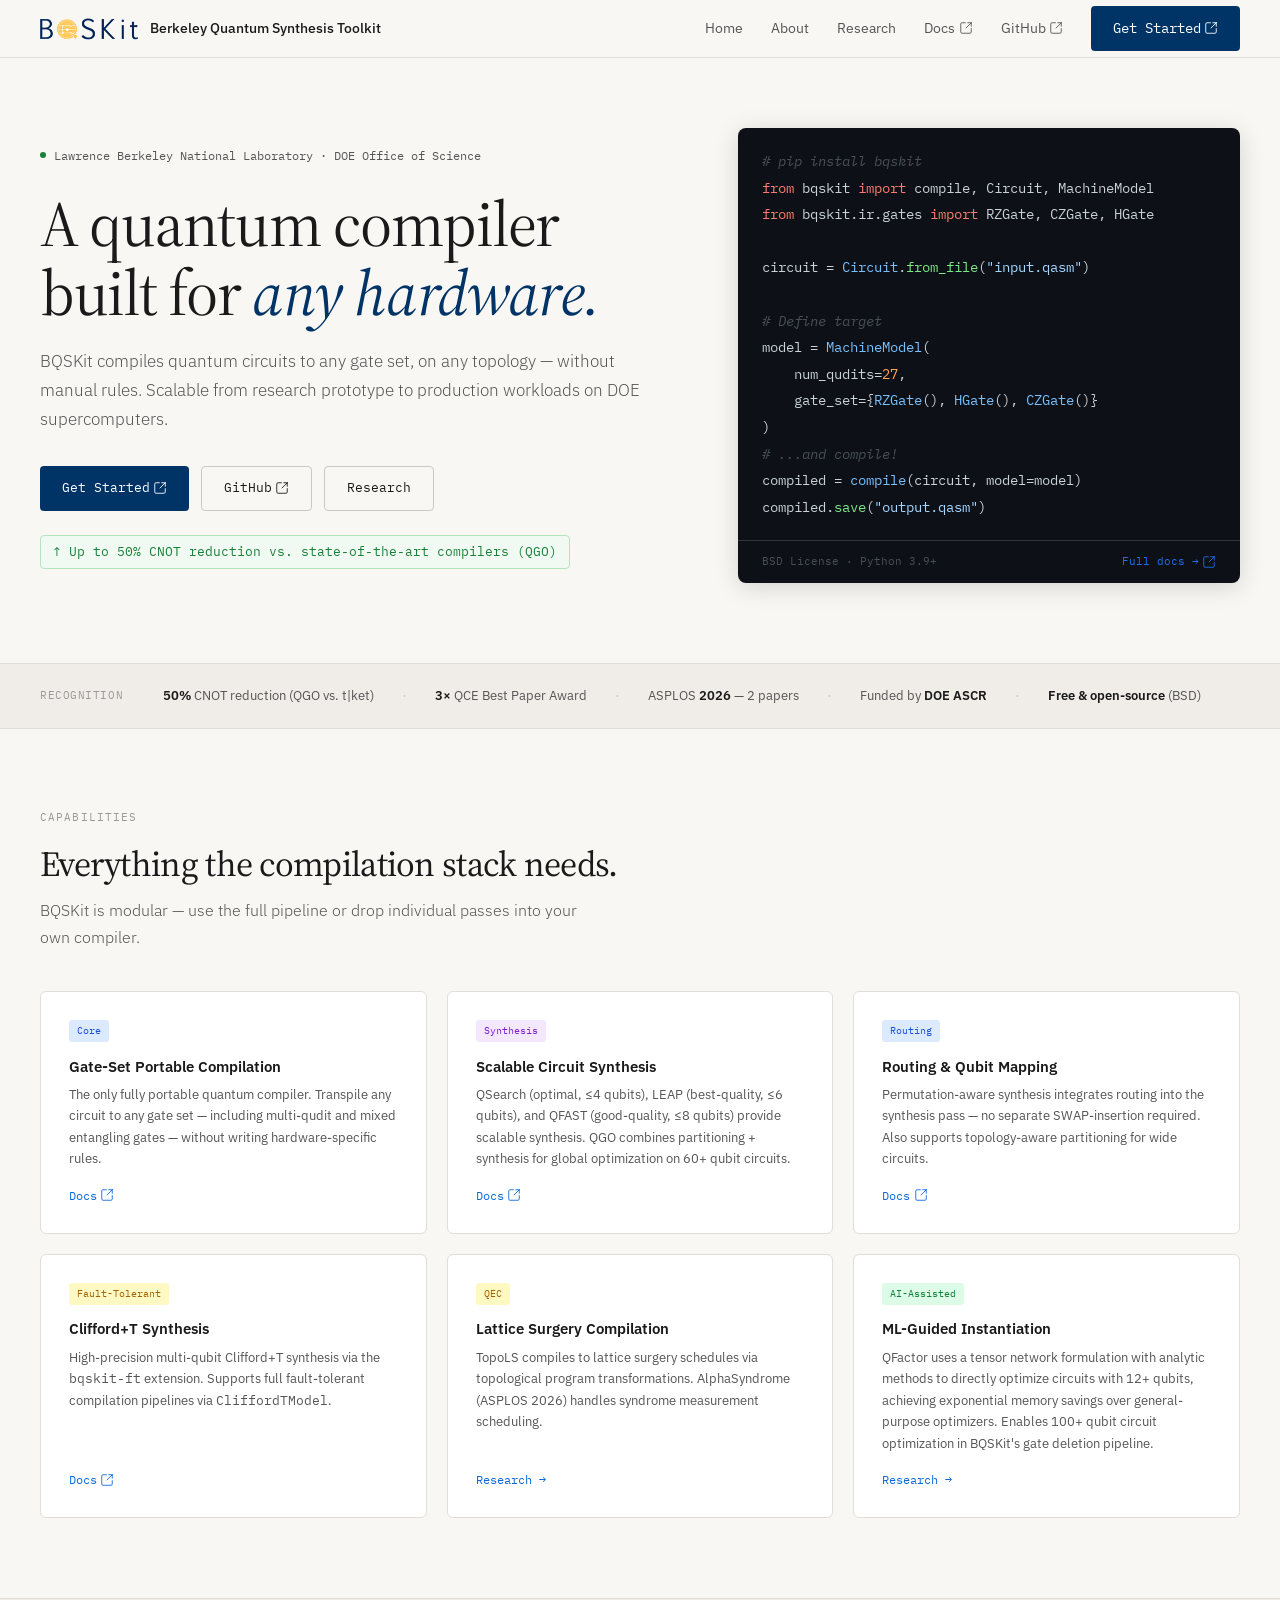
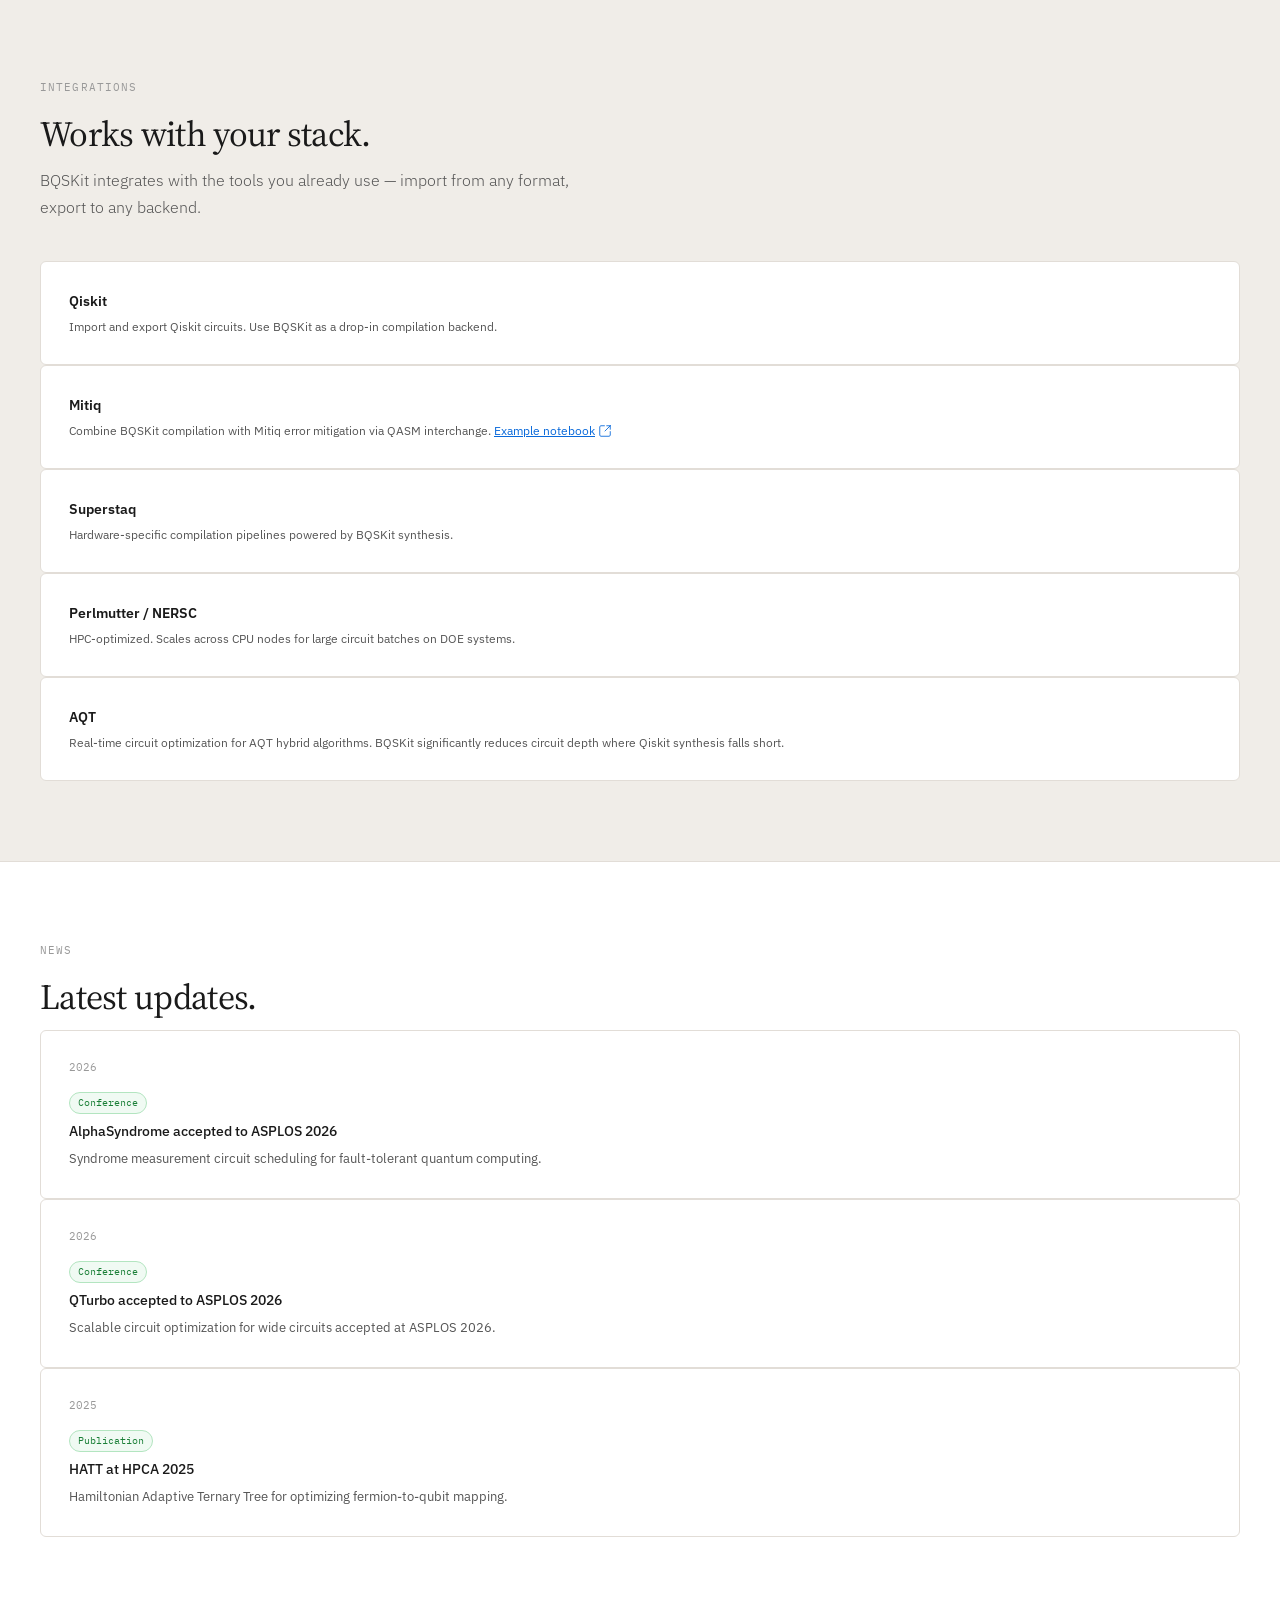
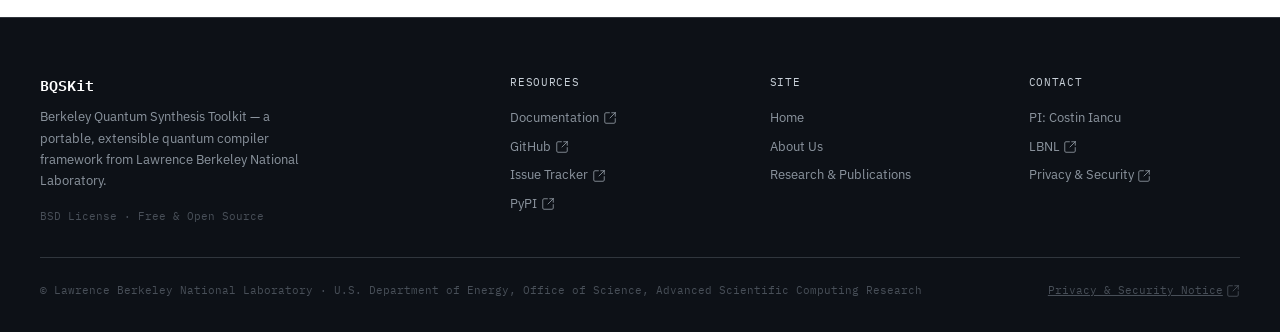
==== index.html @ 989e11d9 "fix assets" ====
<!doctype html>
<html lang="en">
    <head>
        <meta charset="UTF-8" />
        <meta name="viewport" content="width=device-width, initial-scale=1.0" />
        <title>BQSKit — Berkeley Quantum Synthesis Toolkit</title>
        <link rel="stylesheet" href="/style.css" />
    </head>
    <body>
        <!-- NAV -->
        <nav class="site-nav">
            <a class="nav-brand" href=".">
                <img
                    src="/assets/BQSKit_header-1.png"
                    alt="BQSKit logo"
                    class="nav-brand-logo"
                />
                <span class="nav-site-name"
                    >Berkeley Quantum Synthesis Toolkit</span
                >
            </a>
            <div class="nav-links">
                <a href=".">Home</a>
                <a href="about" class="hide-sm">About</a>
                <a href="research" class="hide-sm">Research</a>
                <a
                    href="https://bqskit.readthedocs.io/en/latest/"
                    target="_blank"
                    class="hide-sm"
                    >Docs</a
                >
                <a
                    href="https://github.com/BQSKit"
                    target="_blank"
                    class="hide-sm"
                    >GitHub</a
                >
                <a
                    class="nav-cta btn"
                    href="https://bqskit.readthedocs.io/en/latest/"
                    target="_blank"
                    >Get Started</a
                >
            </div>
        </nav>

        <!-- HERO -->
        <div class="hero">
            <div>
                <div class="hero-lbl">
                    <span class="hero-dot"></span>
                    Lawrence Berkeley National Laboratory · DOE Office of
                    Science
                </div>
                <h1>
                    A quantum compiler<br />built for <em>any hardware.</em>
                </h1>
                <p class="hero-sub">
                    BQSKit compiles quantum circuits to any gate set, on any
                    topology — without manual rules. Scalable from research
                    prototype to production workloads on DOE supercomputers.
                </p>
                <div class="hero-actions">
                    <a
                        class="btn btn-primary"
                        href="https://bqskit.readthedocs.io/en/latest/"
                        target="_blank"
                        >Get Started</a
                    >
                    <a
                        class="btn btn-ghost"
                        href="https://github.com/BQSKit"
                        target="_blank"
                        >GitHub</a
                    >
                    <a class="btn btn-ghost" href="research">Research</a>
                </div>
                <div class="hero-stat">
                    ↑ Up to 50% CNOT reduction vs. state-of-the-art compilers
                    (QGO)
                </div>
            </div>

            <!-- CODE CARD -->
            <div class="code-card hero-code">
                <div class="code-panel active" id="c-basic">
                    <pre><code><span class="cc"># pip install bqskit</span>
<span class="ck">from</span> bqskit <span class="ck">import</span> compile, Circuit, MachineModel
<span class="ck">from</span> bqskit.ir.gates <span class="ck">import</span> RZGate, CZGate, HGate

circuit = <span class="cf">Circuit</span>.<span class="cm">from_file</span>(<span class="cs">"input.qasm"</span>)

<span class="cc"># Define target</span>
model = <span class="cf">MachineModel</span>(
    num_qudits=<span class="cn">27</span>,
    gate_set={<span class="cf">RZGate</span>(), <span class="cf">HGate</span>(), <span class="cf">CZGate</span>()}
)
<span class="cc"># ...and compile!</span>
compiled = <span class="cf">compile</span>(circuit, model=model)
compiled.<span class="cm">save</span>(<span class="cs">"output.qasm"</span>)</code></pre>
                </div>
                <div class="code-footer">
                    <span>BSD License · Python 3.9+</span>
                    <a
                        href="https://bqskit.readthedocs.io/en/latest/"
                        target="_blank"
                        >Full docs →</a
                    >
                </div>
            </div>
        </div>

        <!-- TRUST BAR -->
        <div class="trust-bar">
            <div class="trust-bar-inner">
                <span class="trust-label">Recognition</span>
                <div class="trust-items">
                    <span class="trust-item"
                        ><strong>50%</strong> CNOT reduction (QGO vs.
                        t|ket)</span
                    >
                    <span class="trust-sep">·</span>
                    <span class="trust-item"
                        ><strong>3×</strong> QCE Best Paper Award</span
                    >
                    <span class="trust-sep">·</span>
                    <span class="trust-item"
                        >ASPLOS <strong>2026</strong> — 2 papers</span
                    >
                    <span class="trust-sep">·</span>
                    <span class="trust-item"
                        >Funded by <strong>DOE ASCR</strong></span
                    >
                    <span class="trust-sep">·</span>
                    <span class="trust-item"
                        ><strong>Free &amp; open-source</strong> (BSD)</span
                    >
                </div>
            </div>
        </div>

        <!-- HOW IT WORKS -->

        <!-- CAPABILITIES -->
        <section class="section-wrap">
            <div class="container">
                <div class="eyebrow">Capabilities</div>
                <h2 class="sh">Everything the compilation stack needs.</h2>
                <p class="sdesc">
                    BQSKit is modular — use the full pipeline or drop individual
                    passes into your own compiler.
                </p>
                <div class="cap-grid">
                    <div class="card">
                        <span class="tag tag-c">Core</span>
                        <div class="cap-title">
                            Gate-Set Portable Compilation
                        </div>
                        <div class="cap-desc">
                            The only fully portable quantum compiler. Transpile
                            any circuit to any gate set — including multi-qudit
                            and mixed entangling gates — without writing
                            hardware-specific rules.
                        </div>
                        <a
                            class="cap-link"
                            href="https://bqskit.readthedocs.io/en/latest/"
                            target="_blank"
                            >Docs</a
                        >
                    </div>
                    <div class="card">
                        <span class="tag tag-s">Synthesis</span>
                        <div class="cap-title">Scalable Circuit Synthesis</div>
                        <div class="cap-desc">
                            QSearch (optimal, ≤4 qubits), LEAP (best-quality, ≤6
                            qubits), and QFAST (good-quality, ≤8 qubits) provide
                            scalable synthesis. QGO combines partitioning +
                            synthesis for global optimization on 60+ qubit
                            circuits.
                        </div>
                        <a
                            class="cap-link"
                            href="https://bqskit.readthedocs.io/en/latest/"
                            target="_blank"
                            >Docs</a
                        >
                    </div>
                    <div class="card">
                        <span class="tag tag-c">Routing</span>
                        <div class="cap-title">Routing &amp; Qubit Mapping</div>
                        <div class="cap-desc">
                            Permutation-aware synthesis integrates routing into
                            the synthesis pass — no separate SWAP-insertion
                            required. Also supports topology-aware partitioning
                            for wide circuits.
                        </div>
                        <a
                            class="cap-link"
                            href="https://bqskit.readthedocs.io/en/latest/"
                            target="_blank"
                            >Docs</a
                        >
                    </div>
                    <div class="card">
                        <span class="tag tag-f">Fault-Tolerant</span>
                        <div class="cap-title">Clifford+T Synthesis</div>
                        <div class="cap-desc">
                            High-precision multi-qubit Clifford+T synthesis via
                            the
                            <code>bqskit-ft</code> extension. Supports full
                            fault-tolerant compilation pipelines via
                            <code>CliffordTModel</code>.
                        </div>
                        <a
                            class="cap-link"
                            href="https://bqskit.readthedocs.io/en/latest/"
                            target="_blank"
                            >Docs</a
                        >
                    </div>
                    <div class="card">
                        <span class="tag tag-f">QEC</span>
                        <div class="cap-title">Lattice Surgery Compilation</div>
                        <div class="cap-desc">
                            TopoLS compiles to lattice surgery schedules via
                            topological program transformations. AlphaSyndrome
                            (ASPLOS 2026) handles syndrome measurement
                            scheduling.
                        </div>
                        <a class="cap-link" href="research">Research →</a>
                    </div>
                    <div class="card">
                        <span class="tag tag-a">AI-Assisted</span>
                        <div class="cap-title">ML-Guided Instantiation</div>
                        <div class="cap-desc">
                            QFactor uses a tensor network formulation with
                            analytic methods to directly optimize circuits with
                            12+ qubits, achieving exponential memory savings
                            over general-purpose optimizers. Enables 100+ qubit
                            circuit optimization in BQSKit's gate deletion
                            pipeline.
                        </div>
                        <a class="cap-link" href="research">Research →</a>
                    </div>
                </div>
            </div>
        </section>

        <!-- INTEGRATIONS -->
        <section
            class="section-wrap tinted"
            style="
                border-top: 1px solid var(--border);
                border-bottom: 1px solid var(--border);
            "
        >
            <div class="container">
                <div class="eyebrow">Integrations</div>
                <h2 class="sh">Works with your stack.</h2>
                <p class="sdesc">
                    BQSKit integrates with the tools you already use — import
                    from any format, export to any backend.
                </p>
                <div class="integ-grid">
                    <div class="card">
                        <div class="integ-name">Qiskit</div>
                        <div class="integ-desc">
                            Import and export Qiskit circuits. Use BQSKit as a
                            drop-in compilation backend.
                        </div>
                    </div>
                    <div class="card">
                        <div class="integ-name">Mitiq</div>
                        <div class="integ-desc">
                            Combine BQSKit compilation with Mitiq error
                            mitigation via QASM interchange.
                            <a
                                href="https://github.com/unitaryfund/research/blob/main/ieee-quantum-week/compilation-with-error-mitigation-tutorial/bqskit.ipynb"
                                target="_blank"
                                style="color: var(--accent); font-size: 12px"
                                >Example notebook</a
                            >
                        </div>
                    </div>
                    <div class="card">
                        <div class="integ-name">Superstaq</div>
                        <div class="integ-desc">
                            Hardware-specific compilation pipelines powered by
                            BQSKit synthesis.
                        </div>
                    </div>
                    <div class="card">
                        <div class="integ-name">Perlmutter / NERSC</div>
                        <div class="integ-desc">
                            HPC-optimized. Scales across CPU nodes for large
                            circuit batches on DOE systems.
                        </div>
                    </div>
                    <div class="card">
                        <div class="integ-name">AQT</div>
                        <div class="integ-desc">
                            Real-time circuit optimization for AQT hybrid
                            algorithms. BQSKit significantly reduces circuit
                            depth where Qiskit synthesis falls short.
                        </div>
                    </div>
                </div>
            </div>
        </section>

        <!-- NEWS -->
        <section class="section-wrap white">
            <div class="container">
                <div class="eyebrow">News</div>
                <h2 class="sh">Latest updates.</h2>
                <div class="news-grid">
                    <div class="card">
                        <div class="news-date">2026</div>
                        <span
                            class="pill pill-new"
                            style="margin-bottom: 0.5rem; display: inline-block"
                            >Conference</span
                        >
                        <a class="news-title" href="research"
                            >AlphaSyndrome accepted to ASPLOS 2026</a
                        >
                        <div class="news-snippet">
                            Syndrome measurement circuit scheduling for
                            fault-tolerant quantum computing.
                        </div>
                    </div>
                    <div class="card">
                        <div class="news-date">2026</div>
                        <span
                            class="pill pill-new"
                            style="margin-bottom: 0.5rem; display: inline-block"
                            >Conference</span
                        >
                        <a class="news-title" href="research"
                            >QTurbo accepted to ASPLOS 2026</a
                        >
                        <div class="news-snippet">
                            Scalable circuit optimization for wide circuits
                            accepted at ASPLOS 2026.
                        </div>
                    </div>
                    <div class="card">
                        <div class="news-date">2025</div>
                        <span
                            class="pill pill-new"
                            style="margin-bottom: 0.5rem; display: inline-block"
                            >Publication</span
                        >
                        <a class="news-title" href="research"
                            >HATT at HPCA 2025</a
                        >
                        <div class="news-snippet">
                            Hamiltonian Adaptive Ternary Tree for optimizing
                            fermion-to-qubit mapping.
                        </div>
                    </div>
                </div>
            </div>
        </section>

        <!-- FOOTER -->
        <footer class="site-footer">
            <div class="footer-inner">
                <div>
                    <div class="footer-brand-name">BQSKit</div>
                    <div class="footer-brand-desc">
                        Berkeley Quantum Synthesis Toolkit — a portable,
                        extensible quantum compiler framework from Lawrence
                        Berkeley National Laboratory.
                    </div>
                    <div class="footer-license">
                        BSD License · Free &amp; Open Source
                    </div>
                </div>
                <div>
                    <div class="footer-col-title">Resources</div>
                    <div class="footer-links">
                        <a
                            href="https://bqskit.readthedocs.io/en/latest/"
                            target="_blank"
                            >Documentation</a
                        >
                        <a
                            href="https://github.com/BQSKit/bqskit"
                            target="_blank"
                            >GitHub</a
                        >
                        <a
                            href="https://github.com/BQSKit/bqskit/issues"
                            target="_blank"
                            >Issue Tracker</a
                        >
                        <a
                            href="https://pypi.org/project/bqskit/"
                            target="_blank"
                            >PyPI</a
                        >
                    </div>
                </div>
                <div>
                    <div class="footer-col-title">Site</div>
                    <div class="footer-links">
                        <a href=".">Home</a>
                        <a href="about">About Us</a>
                        <a href="research">Research &amp; Publications</a>
                    </div>
                </div>
                <div>
                    <div class="footer-col-title">Contact</div>
                    <div class="footer-links">
                        <a
                            href="/cdn-cgi/l/email-protection#c6a5afa7a8a5b386aaa4aae8a1a9b0"
                            >PI: Costin Iancu</a
                        >
                        <a href="https://www.lbl.gov" target="_blank">LBNL</a>
                        <a
                            href="https://www.lbl.gov/disclaimers/"
                            target="_blank"
                            >Privacy &amp; Security</a
                        >
                    </div>
                </div>
            </div>
            <div class="footer-bottom">
                <div class="footer-bottom-text">
                    © Lawrence Berkeley National Laboratory · U.S. Department of
                    Energy, Office of Science, Advanced Scientific Computing
                    Research
                </div>
                <div class="footer-bottom-text">
                    <a
                        href="https://www.lbl.gov/disclaimers/"
                        target="_blank"
                        style="color: inherit"
                        >Privacy &amp; Security Notice</a
                    >
                </div>
            </div>
        </footer>
        <script src="main.js"></script>
    </body>
</html>
---- style.css ----
/* ── FONTS ─────────────────────────────────────────────── */
@import url("https://fonts.googleapis.com/css2?family=IBM+Plex+Mono:wght@400;500;600&family=Source+Serif+4:ital,opsz,wght@0,8..60,300;0,8..60,400;0,8..60,500;1,8..60,300;1,8..60,400&family=IBM+Plex+Sans:wght@300;400;500;600&display=swap");

/* ── TOKENS ─────────────────────────────────────────────── */
:root {
    --bg: #f8f7f4;
    --bg2: #f0ede8;
    --bg3: #e8e4de;
    --bg-dark: #0d1117;
    --bg-dark2: #161b22;
    --bg-dark3: #1c2128;
    --border: #e2ddd7;
    --border2: #ccc8c2;
    --border-dark: #30363d;
    --border-dark2: #3a424d;
    --text: #1a1a1a;
    --text-mid: #555;
    --text-dim: #999;
    --text-light: #c9d1d9;
    --text-light-mid: #8b949e;
    --text-light-dim: #484f58;
    --accent: #0969da;
    --accent-light: #1f6feb;
    --accent2: #1a7f37;
    --gold: #9a6700;
    --gold-bg: #fff8c5;
    --lbl: #003366;
    --lbl-light: #0a4a8c;
    --mono: "IBM Plex Mono", monospace;
    --sans: "IBM Plex Sans", sans-serif;
    --serif: "Source Serif 4", Georgia, serif;
}

/* ── RESET ──────────────────────────────────────────────── */
*,
*::before,
*::after {
    box-sizing: border-box;
    margin: 0;
    padding: 0;
}
html {
    scroll-behavior: smooth;
}
body {
    background: var(--bg);
    color: var(--text);
    font-family: var(--sans);
    font-size: 15px;
    line-height: 1.6;
    -webkit-font-smoothing: antialiased;
}
a {
    color: inherit;
}
code {
    font-family: var(--mono);
}

/* ── NAV ────────────────────────────────────────────────── */
.site-nav {
    position: fixed;
    top: 0;
    left: 0;
    right: 0;
    z-index: 200;
    height: 58px;
    display: flex;
    align-items: center;
    justify-content: space-between;
    padding: 0 2.5rem;
    background: rgba(248, 247, 244, 0.93);
    backdrop-filter: blur(10px);
    border-bottom: 1px solid var(--border);
}
.nav-brand {
    display: flex;
    align-items: center;
    gap: 0.75rem;
    text-decoration: none;
}

.nav-brand-logo {
    height: 32px;
    width: auto;
    display: block;
}
.nav-site-name {
    font-size: 14px;
    font-weight: 500;
    color: var(--text);
}
.nav-links {
    display: flex;
    align-items: center;
    gap: 1.75rem;
}
.nav-links a {
    font-size: 14px;
    color: var(--text-mid);
    text-decoration: none;
    transition: color 0.12s;
}
.nav-links a:hover,
.nav-links a.active {
    color: var(--text);
}
.nav-links a.active {
    font-weight: 500;
    border-bottom: none;
    box-shadow: inset 0 -2px 0 var(--lbl);
}
a[target="_blank"],
a[href^="http://"]:not([href^="http://bqskit.lbl.gov"]),
a[href^="https://"]:not([href^="https://bqskit.lbl.gov"]) {
    display: inline-flex;
    align-items: center;
    gap: 0.2rem;
}
a[target="_blank"]::after,
a[href^="http://"]:not([href^="http://bqskit.lbl.gov"])::after,
a[href^="https://"]:not([href^="https://bqskit.lbl.gov"])::after {
    content: "";
    display: inline-block;
    width: 14px;
    height: 14px;
    background-color: currentColor;
    -webkit-mask: url("data:image/svg+xml,%3Csvg width='24' height='24' viewBox='0 0 24 24' stroke-width='1.5' fill='none' xmlns='http://www.w3.org/2000/svg'%3E%3Cpath d='M21 3L15 3M21 3L12 12M21 3V9' stroke='black' stroke-linecap='round' stroke-linejoin='round'/%3E%3Cpath d='M21 13V19C21 20.1046 20.1046 21 19 21H5C3.89543 21 3 20.1046 3 19V5C3 3.89543 3.89543 3 5 3H11' stroke='black' stroke-linecap='round'/%3E%3C/svg%3E")
        no-repeat center;
    mask: url("data:image/svg+xml,%3Csvg width='24' height='24' viewBox='0 0 24 24' stroke-width='1.5' fill='none' xmlns='http://www.w3.org/2000/svg'%3E%3Cpath d='M21 3L15 3M21 3L12 12M21 3V9' stroke='black' stroke-linecap='round' stroke-linejoin='round'/%3E%3Cpath d='M21 13V19C21 20.1046 20.1046 21 19 21H5C3.89543 21 3 20.1046 3 19V5C3 3.89543 3.89543 3 5 3H11' stroke='black' stroke-linecap='round'/%3E%3C/svg%3E")
        no-repeat center;
    -webkit-mask-size: contain;
    mask-size: contain;
}
.nav-cta {
    font-family: var(--mono);
    font-size: 12px;
    padding: 7px 16px;
    background: var(--lbl);
    color: #fff !important;
    border-radius: 4px;
    text-decoration: none;
    transition: background 0.12s;
}
.nav-cta:hover {
    background: var(--lbl-light) !important;
}

/* ── FOOTER ─────────────────────────────────────────────── */
.site-footer {
    background: var(--bg-dark);
    border-top: 1px solid var(--border-dark);
    padding: 3.5rem 2.5rem 2rem;
    color: var(--text-light-mid);
}
.footer-inner {
    max-width: 1400px;
    margin: 0 auto 2rem;
    display: grid;
    grid-template-columns: 2fr 1fr 1fr 1fr;
    gap: 3rem;
}
.footer-brand-name {
    font-family: var(--mono);
    font-size: 15px;
    font-weight: 600;
    color: #fff;
    margin-bottom: 0.5rem;
}
.footer-brand-desc {
    font-size: 13px;
    line-height: 1.65;
    color: var(--text-light-mid);
    max-width: 260px;
    margin-bottom: 1rem;
}
.footer-license {
    font-family: var(--mono);
    font-size: 11px;
    color: var(--text-light-dim);
}
.footer-col-title {
    font-family: var(--mono);
    font-size: 11px;
    color: var(--text-light);
    letter-spacing: 0.06em;
    text-transform: uppercase;
    margin-bottom: 1rem;
}
.footer-links {
    display: flex;
    flex-direction: column;
    gap: 0.5rem;
}
.footer-links a {
    font-size: 13px;
    color: var(--text-light-mid);
    text-decoration: none;
    transition: color 0.1s;
}
.footer-links a:hover {
    color: var(--text-light);
}
.footer-bottom {
    max-width: 1400px;
    margin: 0 auto;
    padding-top: 1.5rem;
    border-top: 1px solid var(--border-dark);
    display: flex;
    justify-content: space-between;
    flex-wrap: wrap;
    gap: 0.75rem;
}
.footer-bottom-text {
    font-family: var(--mono);
    font-size: 11px;
    color: var(--text-light-dim);
}

/* ── SHARED SECTION PRIMITIVES ──────────────────────────── */
.section-wrap {
    padding: 5rem 2.5rem;
}
.section-wrap.dark {
    background: var(--bg-dark);
    color: var(--text-light);
}
.section-wrap.tinted {
    background: var(--bg2);
}
.section-wrap.white {
    background: #fff;
}
.section-wrap.ruled {
    background: #fff;
    border-top: 1px solid var(--border);
    border-bottom: 1px solid var(--border);
}
.container {
    max-width: 1400px;
    margin: 0 auto;
}

.eyebrow {
    font-family: var(--mono);
    font-size: 11px;
    letter-spacing: 0.1em;
    text-transform: uppercase;
    color: var(--text-dim);
    margin-bottom: 1rem;
}
.dark .eyebrow {
    color: var(--text-light-dim);
}

h2.sh {
    font-family: var(--serif);
    font-size: clamp(1.6rem, 3vw, 2.2rem);
    font-weight: 400;
    letter-spacing: -0.02em;
    line-height: 1.2;
    color: var(--text);
    margin-bottom: 0.75rem;
}
.dark h2.sh {
    color: var(--text-light);
}

.sdesc {
    font-size: 16px;
    font-weight: 300;
    color: var(--text-mid);
    max-width: 540px;
    line-height: 1.7;
    margin-bottom: 2.5rem;
}
.dark .sdesc {
    color: var(--text-light-mid);
}

/* ── BUTTONS ────────────────────────────────────────────── */
.btn {
    display: inline-block;
    font-family: var(--mono);
    font-size: 13px;
    padding: 11px 22px;
    border-radius: 4px;
    text-decoration: none;
    transition: all 0.12s;
}
.btn-primary {
    background: var(--lbl);
    color: #fff;
}
.btn-primary:hover {
    background: var(--lbl-light);
    color: #fff;
}
.btn-ghost {
    border: 1px solid var(--border2);
    color: var(--text);
}
.btn-ghost:hover {
    border-color: var(--lbl);
    color: var(--lbl);
}
.btn-ghost-dark {
    border: 1px solid var(--border-dark2);
    color: var(--text-light);
}
.btn-ghost-dark:hover {
    border-color: var(--accent-light);
    color: var(--accent-light);
}

/* ── TRUST BAR ──────────────────────────────────────────── */
.trust-bar {
    background: var(--bg2);
    border-top: 1px solid var(--border);
    border-bottom: 1px solid var(--border);
    padding: 1.25rem 2.5rem;
}
.trust-bar-inner {
    max-width: 1400px;
    margin: 0 auto;
    display: flex;
    align-items: center;
    gap: 2.5rem;
    flex-wrap: wrap;
}
.trust-label {
    font-family: var(--mono);
    font-size: 11px;
    letter-spacing: 0.05em;
    text-transform: uppercase;
    color: var(--text-dim);
    white-space: nowrap;
}
.trust-items {
    display: flex;
    gap: 1.75rem;
    flex-wrap: wrap;
    align-items: center;
}
.trust-item {
    font-size: 13px;
    color: var(--text-mid);
}
.trust-item strong {
    color: var(--text);
    font-weight: 600;
}
.trust-sep {
    color: var(--border2);
}

/* ── CARDS (generic) ────────────────────────────────────── */
.card {
    background: #fff;
    border: 1px solid var(--border);
    border-radius: 6px;
    padding: 1.75rem;
    transition:
        box-shadow 0.15s,
        border-color 0.15s;
}
.card:hover {
    box-shadow: 0 4px 16px rgba(0, 0, 0, 0.06);
    border-color: var(--border2);
}

/* ── PILL / BADGE ───────────────────────────────────────── */
.pill {
    display: inline-block;
    font-family: var(--mono);
    font-size: 10px;
    padding: 2px 8px;
    border-radius: 20px;
}
.pill-award {
    background: var(--gold-bg);
    color: var(--gold);
    border: 1px solid #dba512;
}
.pill-arxiv {
    background: #f0f6ff;
    color: var(--accent);
    border: 1px solid #b3d0f5;
}
.pill-new {
    background: #f0faf3;
    color: var(--accent2);
    border: 1px solid #b3e5c0;
}

.tag {
    display: inline-block;
    font-family: var(--mono);
    font-size: 10px;
    padding: 3px 8px;
    border-radius: 3px;
    margin-bottom: 0.9rem;
}
.tag-c {
    background: #dbeafe;
    color: #1d4ed8;
}
.tag-s {
    background: #f3e8ff;
    color: #7e22ce;
}
.tag-f {
    background: #fef9c3;
    color: #a16207;
}
.tag-a {
    background: #dcfce7;
    color: #15803d;
}
.tag-r {
    background: #fee2e2;
    color: #b91c1c;
}

/* ── CODE BLOCK ─────────────────────────────────────────── */
.code-card {
    background: var(--bg-dark);
    border-radius: 8px;
    overflow: hidden;
    box-shadow: 0 4px 24px rgba(0, 0, 0, 0.15);
}
.code-panel {
    display: none;
    padding: 1.25rem 1.5rem;
}
.code-panel.active {
    display: block;
}
.code-panel pre {
    font-family: var(--mono);
    font-size: 14px;
    line-height: 1.9;
    color: var(--text-light);
    overflow-x: auto;
}
.ck {
    color: #ff7b72;
}
.cf {
    color: #79c0ff;
}
.cs {
    color: #a5d6ff;
}
.cc {
    color: var(--text-light-dim);
    font-style: italic;
}
.cn {
    color: #ffa657;
}
.cm {
    color: #7ee787;
}
.code-footer {
    padding: 0.75rem 1.5rem;
    border-top: 1px solid var(--border-dark);
    font-family: var(--mono);
    font-size: 11px;
    color: var(--text-light-dim);
    display: flex;
    justify-content: space-between;
    align-items: center;
}
.code-footer a {
    color: var(--accent-light);
    text-decoration: none;
}
.code-footer a:hover {
    text-decoration: underline;
}

/* ── RESEARCH GRID (research areas) ─────────────────────── */
.research-grid {
    display: grid;
    grid-template-columns: repeat(auto-fill, minmax(280px, 1fr));
    gap: 1rem;
    background: transparent;
    border: none;
}
.research-card {
    background: #fff;
    border: 1px solid var(--border);
    border-radius: 6px;
    padding: 1.5rem;
}
.dg-num {
    font-family: var(--mono);
    font-size: 10px;
    color: var(--text-dim);
    margin-bottom: 0.5rem;
}
.dg-title {
    font-size: 14px;
    font-weight: 600;
    color: var(--text);
    margin-bottom: 0.5rem;
    line-height: 1.35;
}
.dg-desc {
    font-size: 12px;
    color: var(--text-mid);
    line-height: 1.6;
    margin-bottom: 1rem;
}
.dg-papers {
    display: flex;
    flex-direction: column;
    gap: 0.3rem;
}
.dg-papers a {
    font-family: var(--mono);
    font-size: 11px;
    color: var(--accent);
    text-decoration: none;
    transition: color 0.1s;
    line-height: 1.4;
}
.dg-papers a::before {
    content: "→ ";
}
.dg-papers a:hover {
    color: var(--lbl);
}
.dg-award {
    color: var(--gold) !important;
}

/* ── PUB ROW ────────────────────────────────────────────── */
.pub-list {
    display: flex;
    flex-direction: column;
    gap: 1px;
    background: var(--border);
    border: 1px solid var(--border);
    border-radius: 6px;
    overflow: hidden;
}
.pub-row {
    background: #fff;
    padding: 1rem 1.25rem;
    display: flex;
    align-items: flex-start;
    gap: 1rem;
    transition: background 0.1s;
}
.pub-row:hover {
    background: #fafaf8;
}
.pub-row.award {
    border-left: 3px solid var(--gold);
}
.pub-info {
    flex: 1;
}
.pub-title {
    font-size: 14px;
    font-weight: 500;
    color: var(--text);
    text-decoration: none;
    display: block;
    margin-bottom: 0.25rem;
    line-height: 1.4;
}
.pub-title:hover {
    color: var(--accent);
}
.pub-authors {
    font-size: 12px;
    color: var(--text-dim);
    margin-bottom: 0.2rem;
}
.pub-venue {
    font-family: var(--mono);
    font-size: 11px;
    color: var(--text-mid);
}

/* ── PUB FILTERS ────────────────────────────────────────── */
.pub-filters {
    display: flex;
    gap: 0.5rem;
    flex-wrap: wrap;
    margin-bottom: 1.5rem;
}
.pf {
    font-family: var(--mono);
    font-size: 11px;
    padding: 5px 12px;
    border: 1px solid var(--border);
    border-radius: 20px;
    color: var(--text-mid);
    cursor: pointer;
    background: #fff;
    transition: all 0.12s;
}
.pf.active {
    background: var(--lbl);
    border-color: var(--lbl);
    color: #fff;
}
.pf:hover:not(.active) {
    border-color: #aaa;
}

/* ── STEP ROW ───────────────────────────────────────────── */

/* ── TEAM GRID ──────────────────────────────────────────── */
.team-grid {
    display: grid;
    grid-template-columns: repeat(auto-fill, minmax(160px, 1fr));
    gap: 1rem;
}
.team-card {
    padding: 1.25rem;
    text-align: center;
    border: 1px solid var(--border);
    border-radius: 6px;
    background: var(--bg);
    transition: box-shadow 0.12s;
}
.team-card:hover {
    box-shadow: 0 4px 12px rgba(0, 0, 0, 0.06);
}
.team-avatar {
    width: 52px;
    height: 52px;
    border-radius: 50%;
    background: var(--lbl);
    color: #fff;
    margin: 0 auto 0.75rem;
    display: flex;
    align-items: center;
    justify-content: center;
    font-family: var(--mono);
    font-size: 15px;
    font-weight: 600;
    overflow: hidden;
}
.team-avatar img {
    width: 100%;
    height: 100%;
    object-fit: cover;
    border-radius: 50%;
    display: block;
}
.team-avatar.postdoc {
    background: #6366f1;
}
.team-avatar.grad {
    background: #0891b2;
}
.team-avatar.undergrad {
    background: #059669;
}
.team-name {
    font-size: 14px;
    font-weight: 500;
    margin-bottom: 0.2rem;
}
.team-role {
    font-size: 12px;
    color: var(--text-dim);
    margin-bottom: 0.5rem;
    line-height: 1.4;
}
.team-links {
    display: flex;
    gap: 0.4rem;
    justify-content: center;
    flex-wrap: wrap;
}
.team-links a {
    font-family: var(--mono);
    font-size: 10px;
    color: var(--text-mid);
    text-decoration: none;
    padding: 2px 6px;
    border: 1px solid var(--border);
    border-radius: 2px;
    transition:
        color 0.1s,
        border-color 0.1s;
}
.team-links a:hover {
    color: var(--accent);
    border-color: var(--accent);
}

/* ── AFFILIATION STRIP ──────────────────────────────────── */
.affil-row {
    display: flex;
    flex-wrap: wrap;
    gap: 0.75rem;
    align-items: center;
    padding-top: 2rem;
    margin-top: 1rem;
    border-top: 1px solid var(--border);
}
.affil-label {
    font-family: var(--mono);
    font-size: 12px;
    color: var(--text-dim);
}
.affil-chip {
    font-size: 12px;
    color: var(--text-mid);
    padding: 4px 12px;
    border: 1px solid var(--border);
    border-radius: 20px;
    background: #fff;
}

/* ── PAST MEMBERS ───────────────────────────────────────── */
.past-members {
    margin-top: 2.5rem;
}
.past-members h3 {
    font-family: var(--mono);
    font-size: 12px;
    letter-spacing: 0.08em;
    text-transform: uppercase;
    color: var(--text-dim);
    margin-bottom: 1rem;
    padding-bottom: 0.5rem;
    border-bottom: 1px solid var(--border);
}
.past-list {
    display: grid;
    grid-template-columns: repeat(auto-fill, minmax(280px, 1fr));
    gap: 0.5rem;
}
.past-item {
    font-size: 13px;
    color: var(--text-mid);
    line-height: 1.5;
}
.past-item strong {
    color: var(--text);
    font-weight: 500;
}
.past-item .past-now {
    color: var(--text-dim);
    font-size: 12px;
}

/* ── PAGE HERO ──────────────────────────────────────────── */
.page-hero {
    padding: 7rem 2.5rem 4rem;
    background: #fff;
    border-bottom: 1px solid var(--border);
}
.page-hero .container {
    max-width: 1400px;
    margin: 0 auto;
}
.page-hero-eyebrow {
    font-family: var(--mono);
    font-size: 11px;
    letter-spacing: 0.1em;
    text-transform: uppercase;
    color: var(--text-dim);
    margin-bottom: 1rem;
}
.page-hero h1 {
    font-family: var(--serif);
    font-size: clamp(2rem, 4vw, 3rem);
    font-weight: 400;
    letter-spacing: -0.02em;
    line-height: 1.15;
    color: var(--text);
    margin-bottom: 1rem;
    max-width: 700px;
}
.page-hero-desc {
    font-size: 17px;
    font-weight: 300;
    color: var(--text-mid);
    max-width: 560px;
    line-height: 1.7;
}

/* ── RESPONSIVE ─────────────────────────────────────────── */
@media (max-width: 900px) {
    .footer-inner {
        grid-template-columns: 1fr 1fr;
    }
}
@media (max-width: 640px) {
    .site-nav {
        padding: 0 1rem;
    }
    .nav-site-name {
        display: none;
    }
    .nav-links .hide-sm {
        display: none;
    }
    .section-wrap {
        padding: 3rem 1rem;
    }
    .trust-bar {
        padding: 1rem;
    }
    .page-hero {
        padding: 5.5rem 1rem 3rem;
    }
    .footer-inner {
        grid-template-columns: 1fr;
        gap: 2rem;
    }
    .site-footer {
        padding: 2.5rem 1rem 1.5rem;
    }
}

/* extracted from index.html */
/* ── INDEX-ONLY STYLES ──────────────────────────────────── */
.hero {
    padding: 8rem 2.5rem 5rem;
    max-width: 1400px;
    margin: 0 auto;
    display: grid;
    grid-template-columns: 1.2fr 1fr;
    gap: 6rem;
    align-items: center;
}
.hero-lbl {
    display: inline-flex;
    align-items: center;
    gap: 0.5rem;
    font-family: var(--mono);
    font-size: 12px;
    color: var(--text-mid);
    margin-bottom: 1.5rem;
}
.hero-dot {
    width: 6px;
    height: 6px;
    border-radius: 50%;
    background: var(--accent2);
}
.hero h1 {
    font-family: var(--serif);
    font-size: clamp(2.4rem, 5vw, 5rem);
    font-weight: 400;
    line-height: 1.08;
    letter-spacing: -0.02em;
    color: var(--text);
    margin-bottom: 1.25rem;
}
.hero h1 em {
    font-style: italic;
    color: var(--lbl);
}
.hero-sub {
    font-size: clamp(17px, 1.2vw, 22px);
    font-weight: 300;
    color: var(--text-mid);
    line-height: 1.7;
    max-width: 600px;
    margin-bottom: 2rem;
}
.hero-actions {
    display: flex;
    gap: 0.75rem;
    flex-wrap: wrap;
    margin-bottom: 1.5rem;
}
.hero-stat {
    display: inline-flex;
    align-items: center;
    gap: 0.5rem;
    font-family: var(--mono);
    font-size: 13px;
    color: var(--accent2);
    background: #f0faf3;
    border: 1px solid #b3e5c0;
    border-radius: 4px;
    padding: 6px 12px;
}

/* cap grid */
.cap-grid {
    display: grid;
    grid-template-columns: repeat(auto-fit, minmax(300px, 1fr));
    gap: 1.25rem;
}
.cap-grid .card {
    height: 100%;
    display: flex;
    flex-direction: column;
}
.cap-grid .tag {
    align-self: flex-start;
}
.cap-title {
    font-size: 15px;
    font-weight: 600;
    margin-bottom: 0.5rem;
    line-height: 1.3;
}
.cap-desc {
    font-size: 13px;
    color: var(--text-mid);
    line-height: 1.65;
    margin-bottom: 1rem;
}
.cap-link {
    font-family: var(--mono);
    font-size: 12px;
    color: var(--accent);
    text-decoration: none;
    margin-top: auto;
    align-self: flex-start;
}
.cap-link:hover {
    text-decoration: underline;
}

/* index custom */
.integ-name {
    font-weight: 600;
    font-size: 14px;
    margin-bottom: 0.35rem;
}
.integ-desc {
    font-size: 12px;
    color: var(--text-mid);
    line-height: 1.5;
}
.news-date {
    font-family: var(--mono);
    font-size: 11px;
    color: var(--text-dim);
    margin-bottom: 0.75rem;
}
.news-title {
    font-size: 14px;
    font-weight: 500;
    color: var(--text);
    text-decoration: none;
    display: block;
    line-height: 1.4;
    margin-bottom: 0.5rem;
}
.news-title:hover {
    color: var(--accent);
}
.news-snippet {
    font-size: 13px;
    color: var(--text-mid);
    line-height: 1.6;
}

@media (max-width: 900px) {
    .hero {
        grid-template-columns: 1fr;
        min-height: auto;
    }
    .hero-code {
        display: none;
    }
}
@media (max-width: 640px) {
    .hero {
        padding: 6rem 1rem 3rem;
    }
}

/* extracted from about.html */
/* ── ABOUT-ONLY STYLES ──────────────────────────────────── */
.mission-grid {
    display: grid;
    grid-template-columns: 1fr 1fr;
    gap: 3rem;
    align-items: start;
}
.mission-body {
    font-size: 16px;
    font-weight: 300;
    color: var(--text-mid);
    line-height: 1.8;
}
.mission-body p + p {
    margin-top: 1rem;
}
.mission-highlights {
    display: flex;
    flex-direction: column;
    gap: 1rem;
}
.mh {
    background: #fff;
    border: 1px solid var(--border);
    border-radius: 6px;
    padding: 1.25rem 1.5rem;
    border-left: 3px solid var(--lbl);
}
.mh-title {
    font-size: 14px;
    font-weight: 600;
    margin-bottom: 0.3rem;
}
.mh-desc {
    font-size: 13px;
    color: var(--text-mid);
    line-height: 1.6;
}

.role-legend {
    display: flex;
    gap: 1rem;
    flex-wrap: wrap;
    margin-bottom: 1.5rem;
    align-items: center;
}
.rl-item {
    display: flex;
    align-items: center;
    gap: 0.4rem;
    font-size: 12px;
    color: var(--text-mid);
}
.rl-dot {
    width: 10px;
    height: 10px;
    border-radius: 50%;
}
.rl-staff {
    background: var(--lbl);
}
.rl-postdoc {
    background: #6366f1;
}
.rl-grad {
    background: #0891b2;
}
.rl-undergrad {
    background: #059669;
}

@media (max-width: 720px) {
    .mission-grid {
        grid-template-columns: 1fr;
    }
}

/* extracted from research.html */
/* ── RESEARCH-ONLY STYLES ───────────────────────────────── */
.year-header {
    font-family: var(--mono);
    font-size: 11px;
    letter-spacing: 0.08em;
    text-transform: uppercase;
    color: var(--text-dim);
    margin: 2rem 0 0.75rem;
    display: flex;
    align-items: center;
    gap: 0.75rem;
}
.year-header::after {
    content: "";
    flex: 1;
    height: 1px;
    background: var(--border);
}
.year-header:first-child {
    margin-top: 0;
}

.year-btns {
    display: flex;
    gap: 0.5rem;
    flex-wrap: wrap;
    margin-bottom: 1.5rem;
}
.year-btn {
    font-family: var(--mono);
    font-size: 11px;
    padding: 5px 12px;
    border: 1px solid var(--border);
    border-radius: 20px;
    color: var(--text-mid);
    cursor: pointer;
    background: #fff;
    transition: all 0.12s;
}
.year-btn.active {
    background: var(--bg-dark);
    border-color: var(--bg-dark);
    color: #fff;
}
.year-btn:hover:not(.active) {
    border-color: #aaa;
}

.open-prob-list {
    display: flex;
    flex-direction: column;
    gap: 1px;
    background: var(--border);
    border: 1px solid var(--border);
    border-radius: 6px;
    overflow: hidden;
}
.op-row {
    background: #fff;
    display: flex;
    gap: 1.5rem;
    padding: 1.25rem 1.5rem;
    transition: background 0.1s;
}
.op-row:hover {
    background: #fafaf8;
}
.op-num {
    font-family: var(--mono);
    font-size: 11px;
    color: var(--text-dim);
    min-width: 28px;
    padding-top: 3px;
}
.op-title {
    font-size: 14px;
    font-weight: 600;
    margin-bottom: 0.25rem;
}
.op-desc {
    font-size: 13px;
    color: var(--text-mid);
    line-height: 1.6;
}

.pub-year-section {
    margin-bottom: 0.5rem;
}

/* extracted from 404.html */
.not-found {
    min-height: 100vh;
    display: flex;
    align-items: center;
    justify-content: center;
    padding: 2rem;
}
.nf-inner {
    max-width: 560px;
    width: 100%;
}
.nf-code {
    font-family: var(--mono);
    font-size: 11px;
    color: var(--text-dim);
    letter-spacing: 0.1em;
    text-transform: uppercase;
    margin-bottom: 2rem;
    display: flex;
    align-items: center;
    gap: 0.75rem;
}
.nf-code::before {
    content: "";
    display: block;
    width: 32px;
    height: 1px;
    background: var(--border2);
}
.nf-num {
    font-family: var(--serif);
    font-size: clamp(5rem, 15vw, 9rem);
    font-weight: 300;
    line-height: 1;
    color: var(--bg3);
    letter-spacing: -0.04em;
    margin-bottom: 0.5rem;
    user-select: none;
}
.nf-title {
    font-family: var(--serif);
    font-size: clamp(1.4rem, 3vw, 2rem);
    font-weight: 400;
    color: var(--text);
    letter-spacing: -0.02em;
    margin-bottom: 0.75rem;
    line-height: 1.2;
}
.nf-desc {
    font-size: 15px;
    font-weight: 300;
    color: var(--text-mid);
    line-height: 1.7;
    margin-bottom: 2rem;
}
.nf-actions {
    display: flex;
    gap: 0.75rem;
    flex-wrap: wrap;
    margin-bottom: 2.5rem;
}
.nf-divider {
    height: 1px;
    background: var(--border);
    margin-bottom: 1.5rem;
}
.nf-links-label {
    font-family: var(--mono);
    font-size: 11px;
    letter-spacing: 0.08em;
    text-transform: uppercase;
    color: var(--text-dim);
    margin-bottom: 1rem;
}
.nf-links {
    display: flex;
    gap: 1.5rem;
    flex-wrap: wrap;
}
.nf-links a {
    font-family: var(--mono);
    font-size: 12px;
    color: var(--text-mid);
    text-decoration: none;
    transition: color 0.12s;
}
.nf-links a:hover {
    color: var(--accent);
}
.nf-links a::before {
    content: "→ ";
}
/* external link icon handled by .external-link */
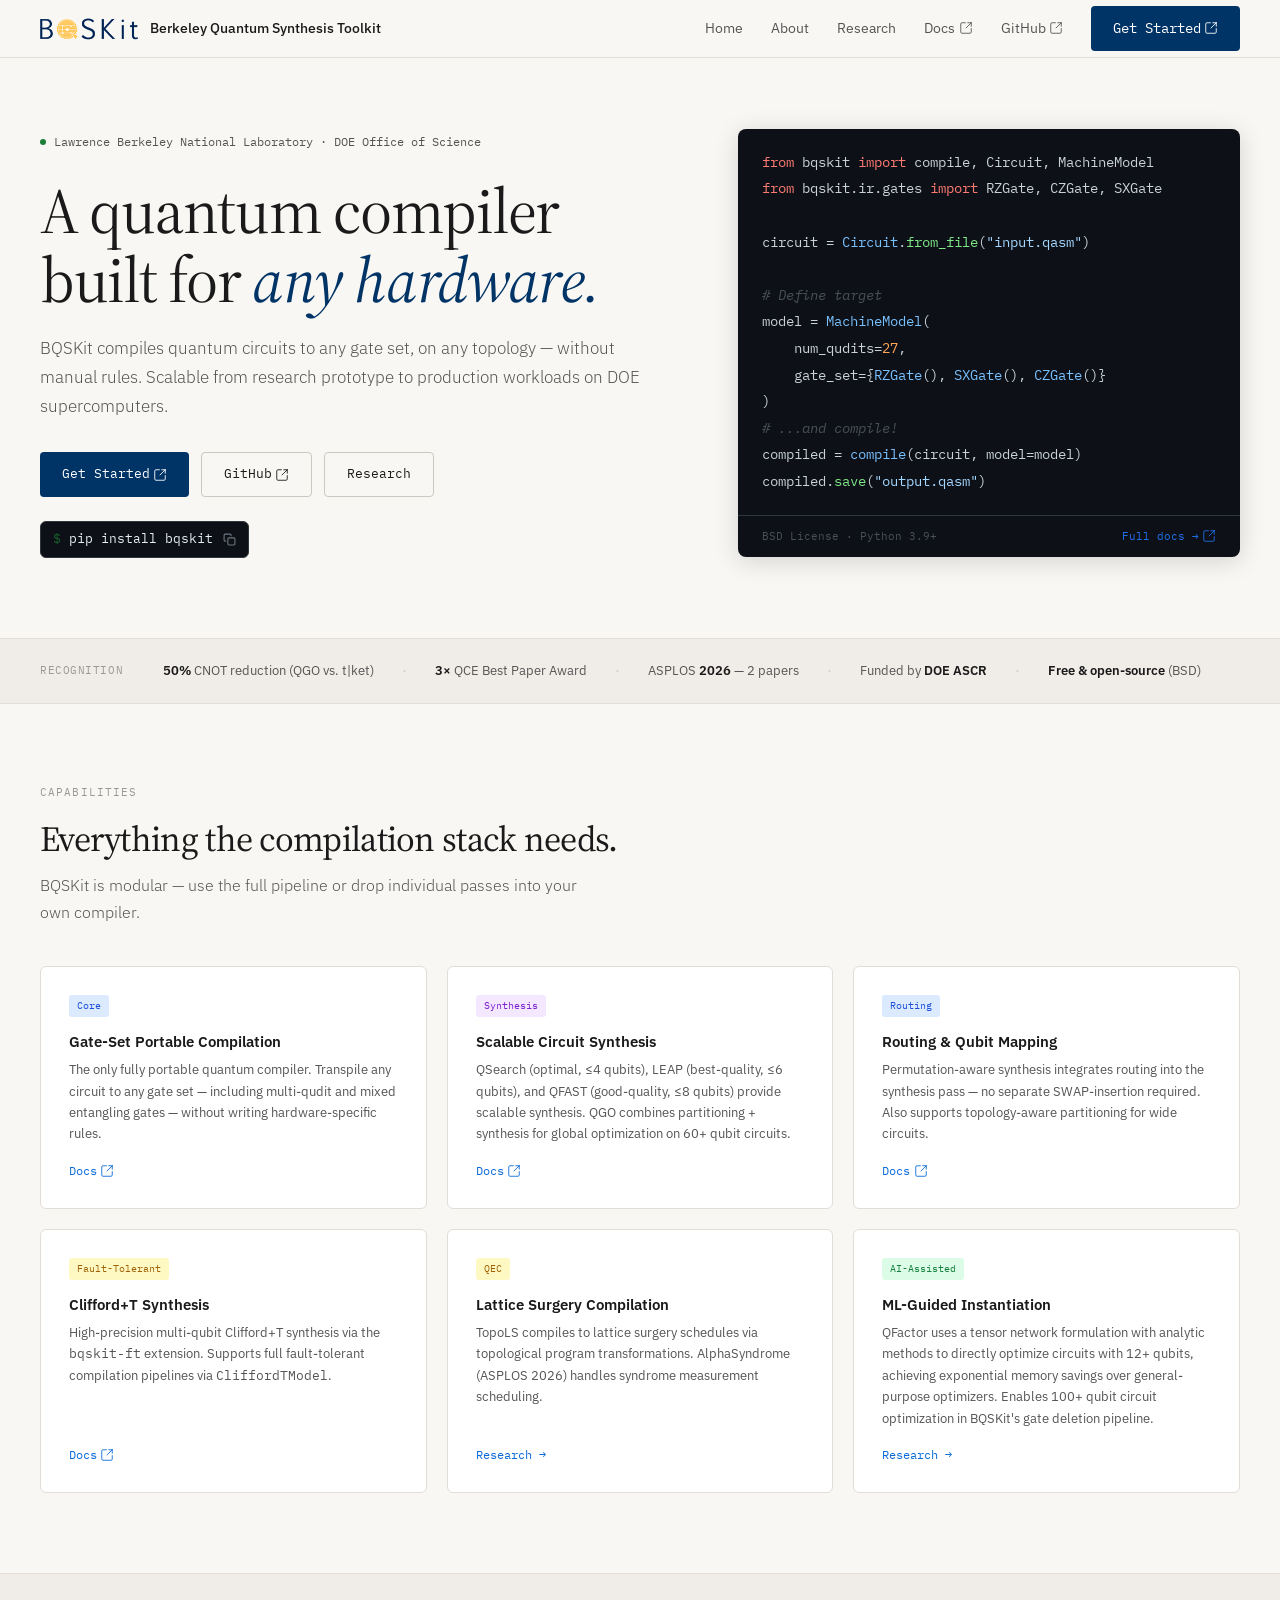
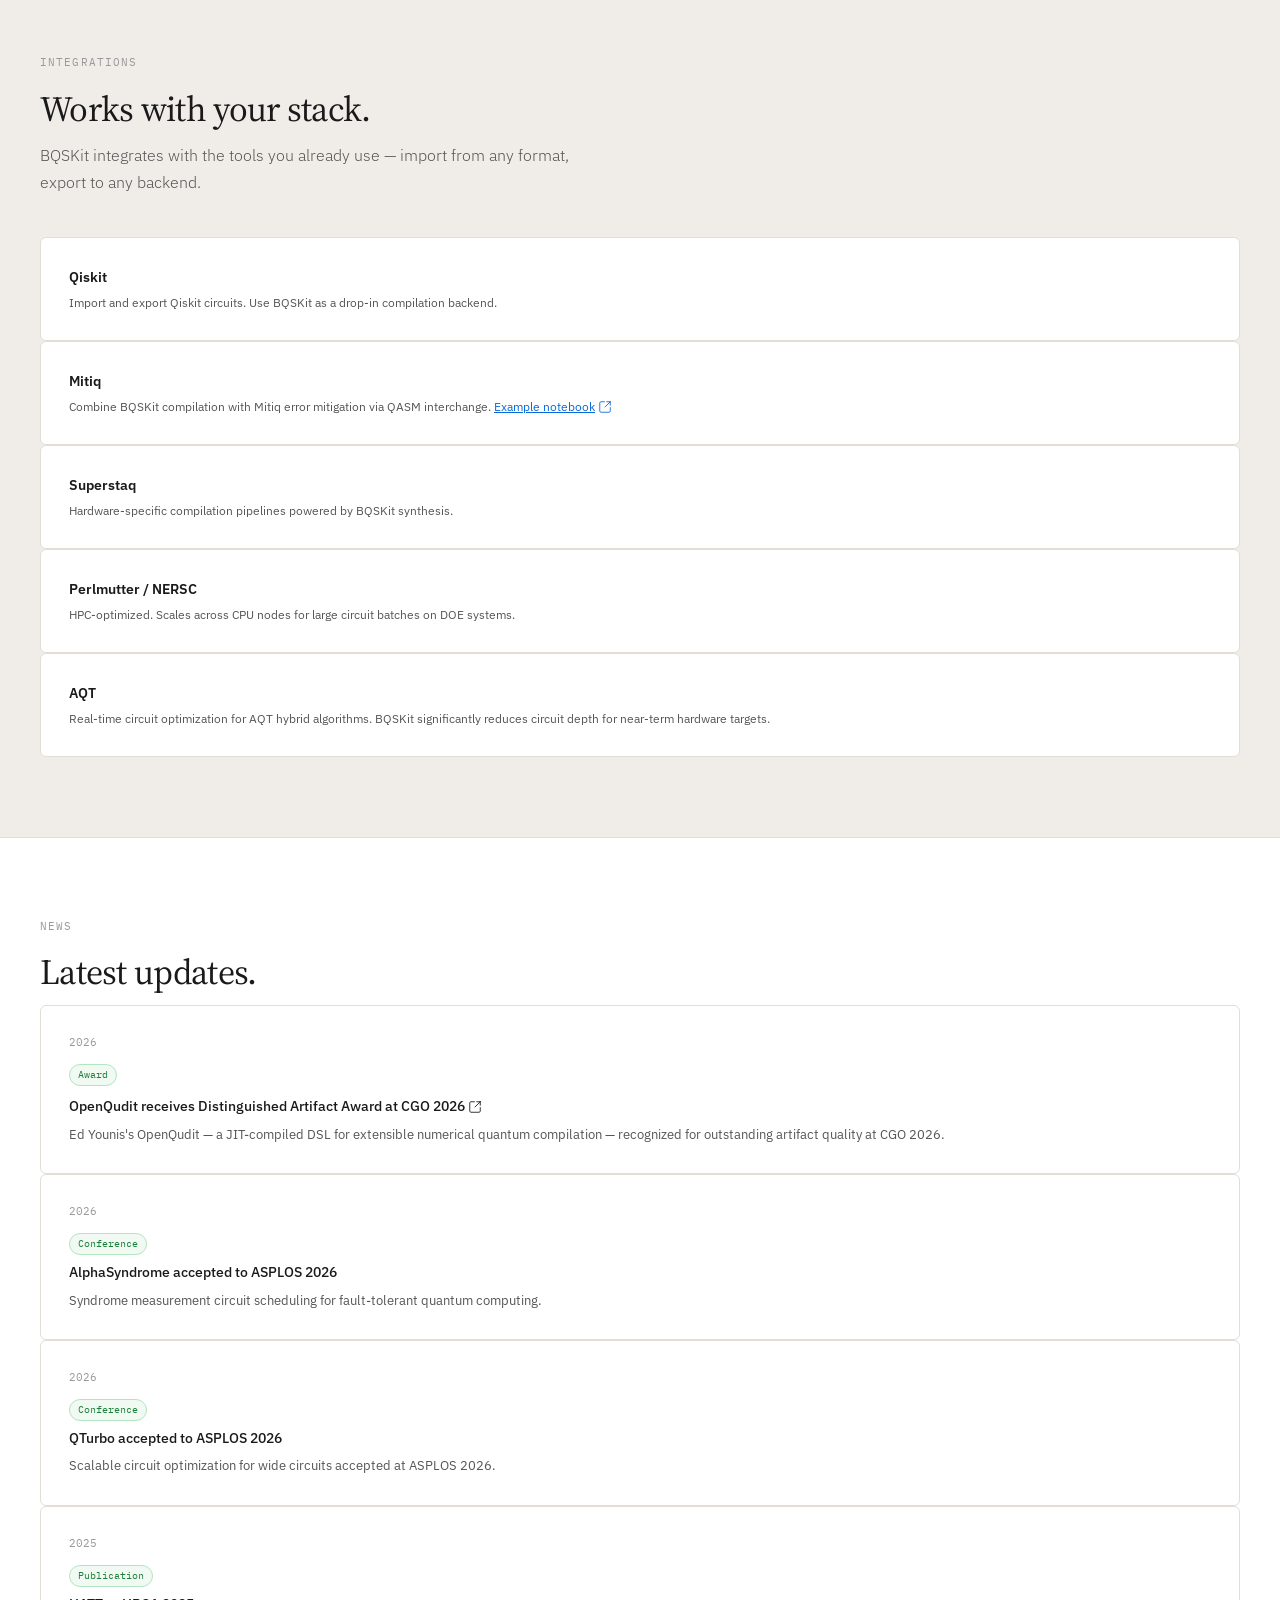
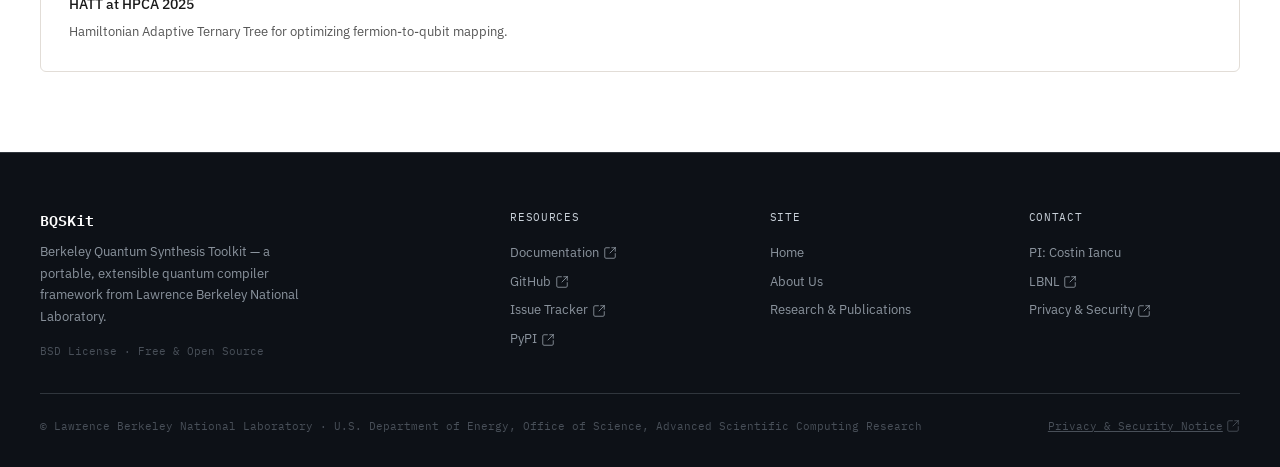
==== commit ed118a33: "home page updates Green highlight should show `pip install bqskit` Code snippet H gate -> SX gate (i" ====
--- a/index.html
+++ b/index.html
@@ -4,14 +4,14 @@
         <meta charset="UTF-8" />
         <meta name="viewport" content="width=device-width, initial-scale=1.0" />
         <title>BQSKit — Berkeley Quantum Synthesis Toolkit</title>
-        <link rel="stylesheet" href="/style.css" />
+        <link rel="stylesheet" href="style.css" />
     </head>
     <body>
         <!-- NAV -->
         <nav class="site-nav">
             <a class="nav-brand" href=".">
                 <img
-                    src="/assets/BQSKit_header-1.png"
+                    src="assets/BQSKit_header-1.png"
                     alt="BQSKit logo"
                     class="nav-brand-logo"
                 />
@@ -37,7 +37,7 @@
                 >
                 <a
                     class="nav-cta btn"
-                    href="https://bqskit.readthedocs.io/en/latest/"
+                    href="https://github.com/BQSKit/bqskit-tutorial"
                     target="_blank"
                     >Get Started</a
                 >
@@ -63,7 +63,7 @@
                 <div class="hero-actions">
                     <a
                         class="btn btn-primary"
-                        href="https://bqskit.readthedocs.io/en/latest/"
+                        href="https://github.com/BQSKit/bqskit-tutorial"
                         target="_blank"
                         >Get Started</a
                     >
@@ -75,25 +75,61 @@
                     >
                     <a class="btn btn-ghost" href="research">Research</a>
                 </div>
-                <div class="hero-stat">
-                    ↑ Up to 50% CNOT reduction vs. state-of-the-art compilers
-                    (QGO)
+                <div
+                    class="pip-snippet"
+                    onclick="copySnippet(this, 'pip install bqskit')"
+                    title="Copy to clipboard"
+                >
+                    <span class="pip-prompt">$</span>
+                    <span class="pip-cmd">pip install bqskit</span>
+                    <span class="pip-copy-icon">
+                        <svg
+                            class="icon-copy"
+                            xmlns="http://www.w3.org/2000/svg"
+                            width="13"
+                            height="13"
+                            viewBox="0 0 24 24"
+                            fill="none"
+                            stroke="currentColor"
+                            stroke-width="2"
+                            stroke-linecap="round"
+                            stroke-linejoin="round"
+                        >
+                            <rect x="9" y="9" width="13" height="13" rx="2" />
+                            <path
+                                d="M5 15H4a2 2 0 0 1-2-2V4a2 2 0 0 1 2-2h9a2 2 0 0 1 2 2v1"
+                            />
+                        </svg>
+                        <svg
+                            class="icon-check"
+                            xmlns="http://www.w3.org/2000/svg"
+                            width="13"
+                            height="13"
+                            viewBox="0 0 24 24"
+                            fill="none"
+                            stroke="currentColor"
+                            stroke-width="2.5"
+                            stroke-linecap="round"
+                            stroke-linejoin="round"
+                        >
+                            <polyline points="20 6 9 17 4 12" />
+                        </svg>
+                    </span>
                 </div>
             </div>
 
             <!-- CODE CARD -->
             <div class="code-card hero-code">
                 <div class="code-panel active" id="c-basic">
-                    <pre><code><span class="cc"># pip install bqskit</span>
-<span class="ck">from</span> bqskit <span class="ck">import</span> compile, Circuit, MachineModel
-<span class="ck">from</span> bqskit.ir.gates <span class="ck">import</span> RZGate, CZGate, HGate
+                    <pre><code><span class="ck">from</span> bqskit <span class="ck">import</span> compile, Circuit, MachineModel
+<span class="ck">from</span> bqskit.ir.gates <span class="ck">import</span> RZGate, CZGate, SXGate
 
 circuit = <span class="cf">Circuit</span>.<span class="cm">from_file</span>(<span class="cs">"input.qasm"</span>)
 
 <span class="cc"># Define target</span>
 model = <span class="cf">MachineModel</span>(
     num_qudits=<span class="cn">27</span>,
-    gate_set={<span class="cf">RZGate</span>(), <span class="cf">HGate</span>(), <span class="cf">CZGate</span>()}
+    gate_set={<span class="cf">RZGate</span>(), <span class="cf">SXGate</span>(), <span class="cf">CZGate</span>()}
 )
 <span class="cc"># ...and compile!</span>
 compiled = <span class="cf">compile</span>(circuit, model=model)
@@ -302,7 +338,7 @@
                         <div class="integ-desc">
                             Real-time circuit optimization for AQT hybrid
                             algorithms. BQSKit significantly reduces circuit
-                            depth where Qiskit synthesis falls short.
+                            depth for near-term hardware targets.
                         </div>
                     </div>
                 </div>
@@ -317,11 +353,24 @@
                 <div class="news-grid">
                     <div class="card">
                         <div class="news-date">2026</div>
-                        <span
-                            class="pill pill-new"
-                            style="margin-bottom: 0.5rem; display: inline-block"
-                            >Conference</span
-                        >
+                        <span class="pill pill-new">Award</span>
+                        <a
+                            class="news-title"
+                            href="https://arxiv.org/abs/2511.16585"
+                            target="_blank"
+                            >OpenQudit receives Distinguished Artifact Award at
+                            CGO 2026</a
+                        >
+                        <div class="news-snippet">
+                            Ed Younis's OpenQudit — a JIT-compiled DSL for
+                            extensible numerical quantum compilation —
+                            recognized for outstanding artifact quality at CGO
+                            2026.
+                        </div>
+                    </div>
+                    <div class="card">
+                        <div class="news-date">2026</div>
+                        <span class="pill pill-new">Conference</span>
                         <a class="news-title" href="research"
                             >AlphaSyndrome accepted to ASPLOS 2026</a
                         >
@@ -332,11 +381,7 @@
                     </div>
                     <div class="card">
                         <div class="news-date">2026</div>
-                        <span
-                            class="pill pill-new"
-                            style="margin-bottom: 0.5rem; display: inline-block"
-                            >Conference</span
-                        >
+                        <span class="pill pill-new">Conference</span>
                         <a class="news-title" href="research"
                             >QTurbo accepted to ASPLOS 2026</a
                         >
@@ -347,11 +392,7 @@
                     </div>
                     <div class="card">
                         <div class="news-date">2025</div>
-                        <span
-                            class="pill pill-new"
-                            style="margin-bottom: 0.5rem; display: inline-block"
-                            >Publication</span
-                        >
+                        <span class="pill pill-new">Publication</span>
                         <a class="news-title" href="research"
                             >HATT at HPCA 2025</a
                         >
--- a/style.css
+++ b/style.css
@@ -117,9 +117,7 @@
     align-items: center;
     gap: 0.2rem;
 }
-a[target="_blank"]::after,
-a[href^="http://"]:not([href^="http://bqskit.lbl.gov"])::after,
-a[href^="https://"]:not([href^="https://bqskit.lbl.gov"])::after {
+a[target="_blank"]::after {
     content: "";
     display: inline-block;
     width: 14px;
@@ -628,6 +626,8 @@
     border-radius: 6px;
     background: var(--bg);
     transition: box-shadow 0.12s;
+    display: flex;
+    flex-direction: column;
 }
 .team-card:hover {
     box-shadow: 0 4px 12px rgba(0, 0, 0, 0.06);
@@ -671,9 +671,30 @@
 .team-role {
     font-size: 12px;
     color: var(--text-dim);
-    margin-bottom: 0.5rem;
+    margin-bottom: 0.35rem;
     line-height: 1.4;
 }
+.team-status {
+    display: flex;
+    align-items: center;
+    justify-content: center;
+    gap: 0.35rem;
+    font-family: var(--mono);
+    font-size: 10px;
+    color: var(--text-dim);
+    margin-top: auto;
+    padding-top: 0.5rem;
+}
+.ts-dot {
+    width: 7px;
+    height: 7px;
+    border-radius: 50%;
+    flex-shrink: 0;
+}
+.ts-staff   { background: var(--lbl); }
+.ts-postdoc { background: #6366f1; }
+.ts-grad    { background: #0891b2; }
+.ts-undergrad { background: #059669; }
 .team-links {
     display: flex;
     gap: 0.4rem;
@@ -877,24 +898,67 @@
     flex-wrap: wrap;
     margin-bottom: 1.5rem;
 }
-.hero-stat {
+.pip-snippet {
     display: inline-flex;
     align-items: center;
     gap: 0.5rem;
     font-family: var(--mono);
     font-size: 13px;
+    background: var(--bg-dark);
+    border: 1px solid var(--border-dark);
+    border-radius: 6px;
+    padding: 7px 12px;
+    cursor: pointer;
+    user-select: none;
+    transition: border-color 0.15s, background 0.15s;
+}
+.pip-snippet:hover {
+    border-color: var(--border-dark2);
+    background: var(--bg-dark2);
+}
+.pip-prompt {
     color: var(--accent2);
-    background: #f0faf3;
-    border: 1px solid #b3e5c0;
-    border-radius: 4px;
-    padding: 6px 12px;
+    opacity: 0.7;
+}
+.pip-cmd {
+    color: #e6edf3;
+}
+.pip-copy-icon {
+    color: #6e7681;
+    display: flex;
+    align-items: center;
+    margin-left: 2px;
+    transition: color 0.15s;
+}
+.pip-snippet:hover .pip-copy-icon {
+    color: #c9d1d9;
+}
+.icon-check {
+    display: none;
+}
+.pip-snippet.copied .icon-copy {
+    display: none;
+}
+.pip-snippet.copied .icon-check {
+    display: block;
+    color: var(--accent2);
 }
 
 /* cap grid */
 .cap-grid {
     display: grid;
-    grid-template-columns: repeat(auto-fit, minmax(300px, 1fr));
+    grid-template-columns: repeat(3, 1fr);
     gap: 1.25rem;
+}
+@media (max-width: 860px) {
+    .cap-grid {
+        grid-template-columns: repeat(2, 1fr);
+    }
+}
+@media (max-width: 540px) {
+    .cap-grid {
+        grid-template-columns: 1fr;
+    }
 }
 .cap-grid .card {
     height: 100%;
@@ -944,6 +1008,11 @@
     font-size: 11px;
     color: var(--text-dim);
     margin-bottom: 0.75rem;
+}
+.news-grid .pill {
+    display: block;
+    width: fit-content;
+    margin-bottom: 0.5rem;
 }
 .news-title {
     font-size: 14px;
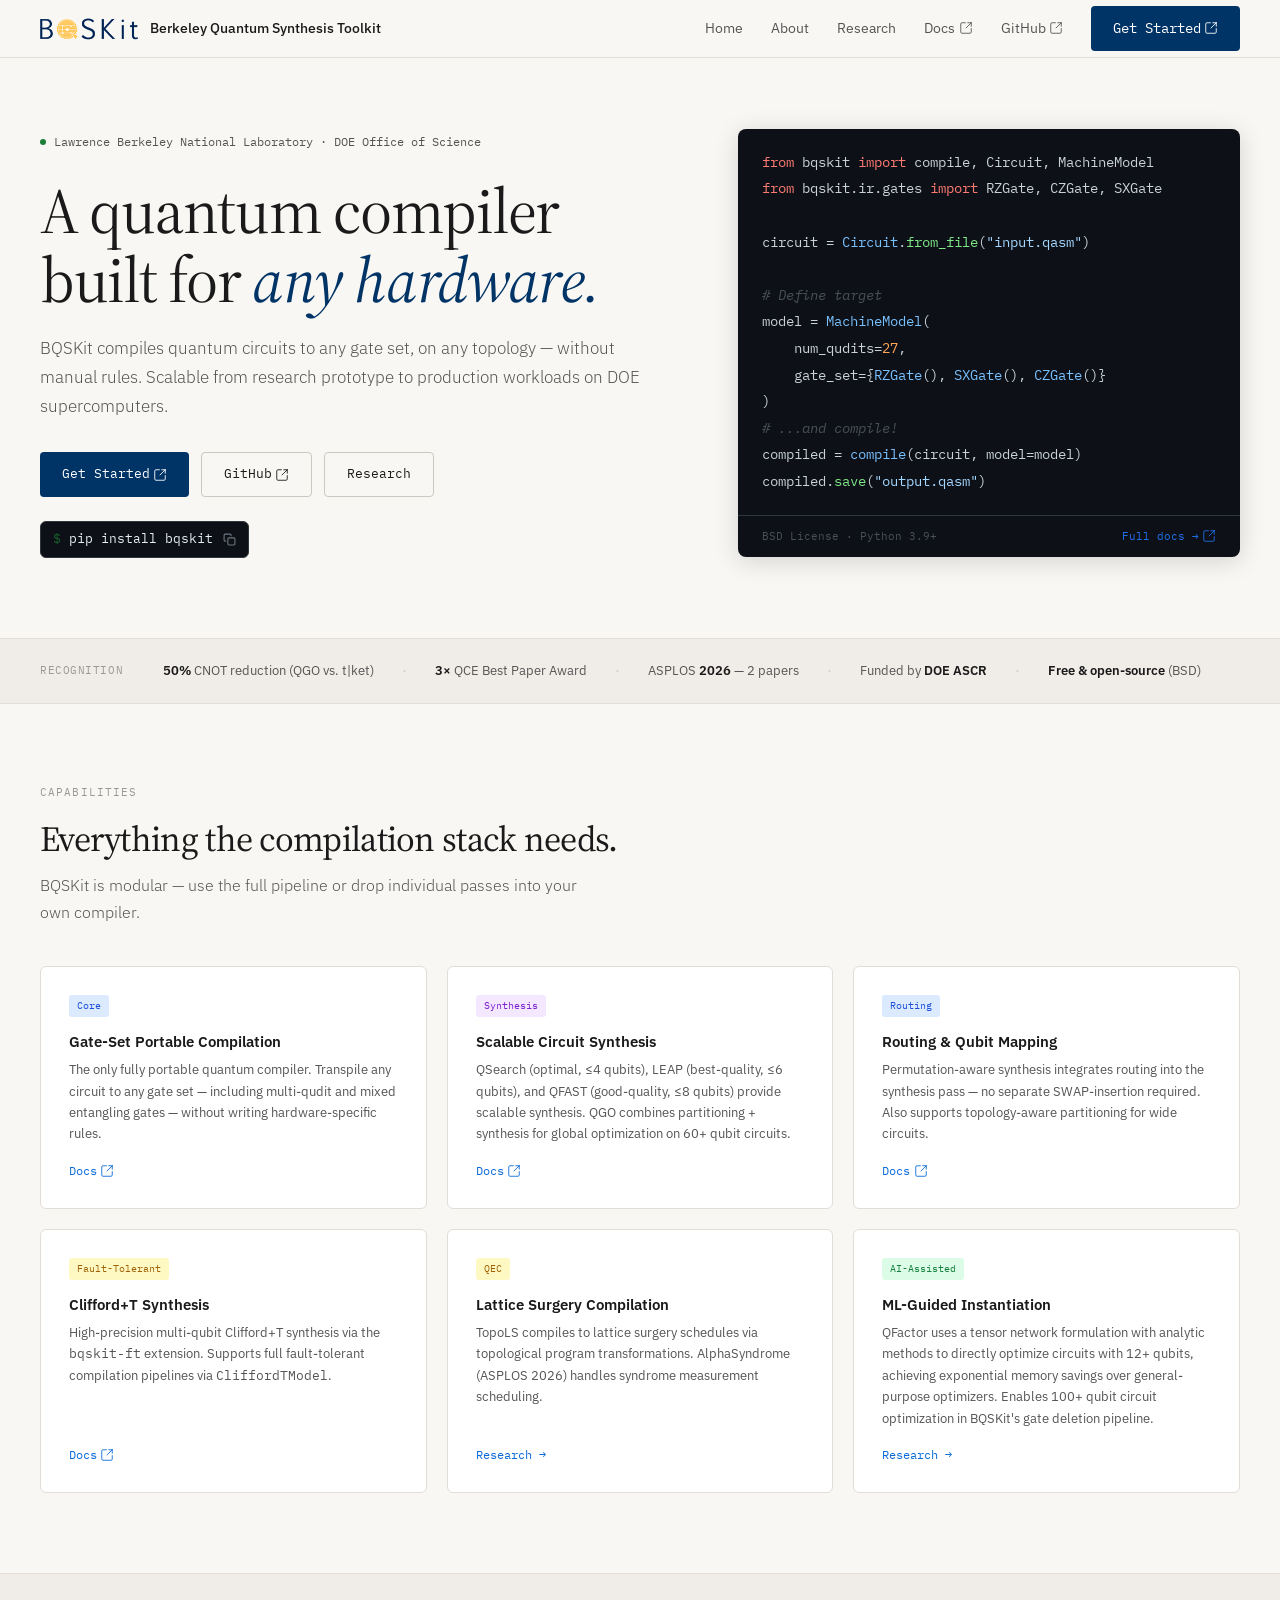
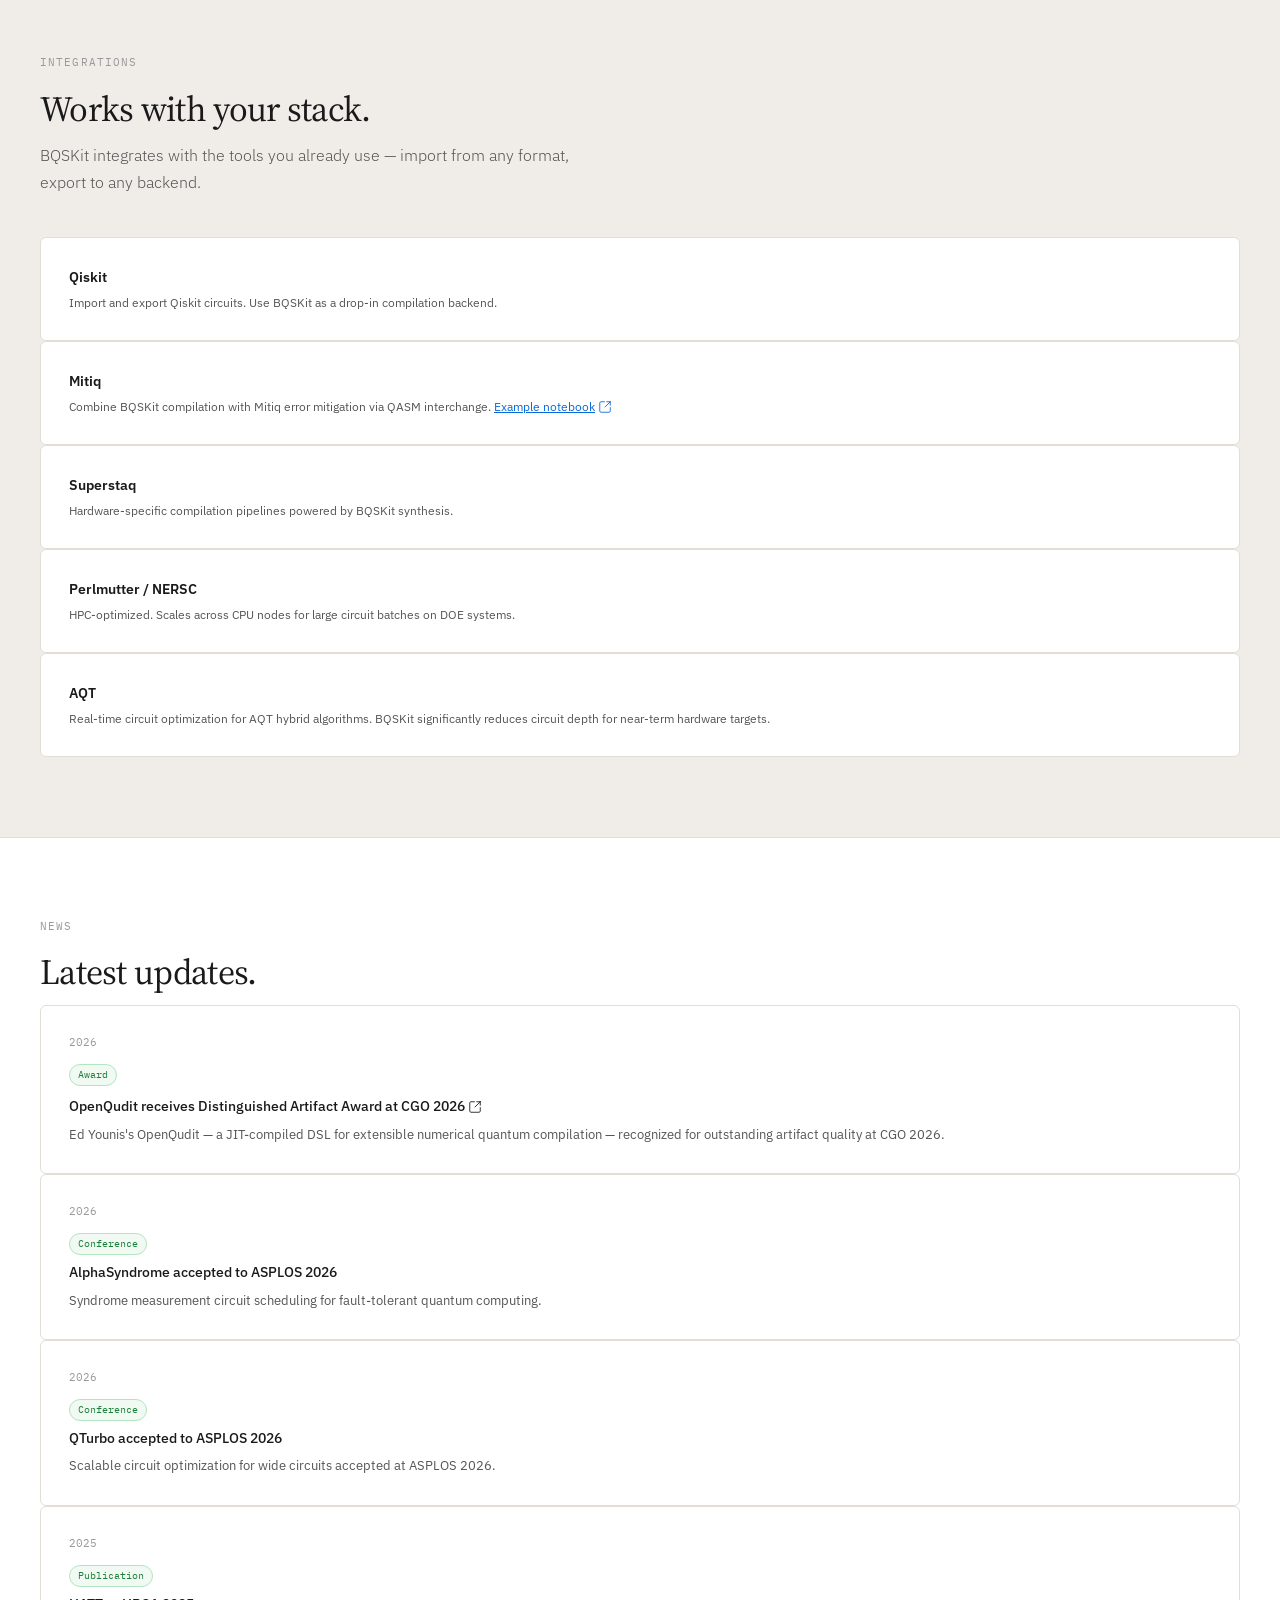
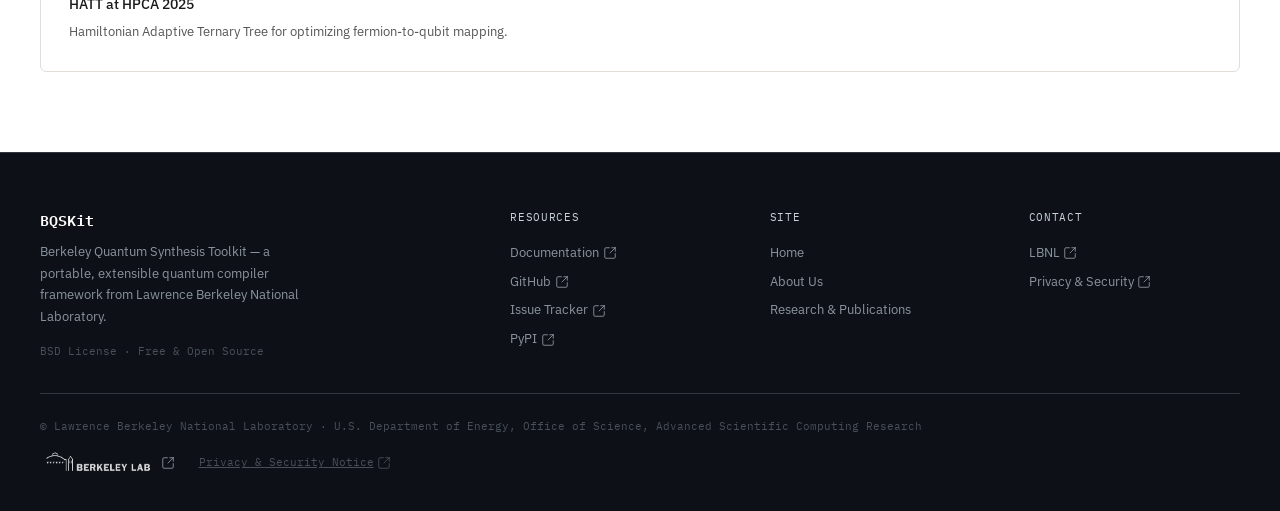
==== commit 80fec399: "footer changes remove pi: costin iancu add logos from creative.lbl.gov/visual-identity" ====
--- a/index.html
+++ b/index.html
@@ -455,10 +455,6 @@
                 <div>
                     <div class="footer-col-title">Contact</div>
                     <div class="footer-links">
-                        <a
-                            href="/cdn-cgi/l/email-protection#c6a5afa7a8a5b386aaa4aae8a1a9b0"
-                            >PI: Costin Iancu</a
-                        >
                         <a href="https://www.lbl.gov" target="_blank">LBNL</a>
                         <a
                             href="https://www.lbl.gov/disclaimers/"
@@ -474,13 +470,23 @@
                     Energy, Office of Science, Advanced Scientific Computing
                     Research
                 </div>
-                <div class="footer-bottom-text">
+                <div class="footer-bottom-right">
                     <a
-                        href="https://www.lbl.gov/disclaimers/"
+                        href="https://www.lbl.gov"
                         target="_blank"
-                        style="color: inherit"
-                        >Privacy &amp; Security Notice</a
-                    >
+                        class="footer-lbl-logo"
+                        ><img
+                            src="assets/LBL_logos_bitmap/6_BL_Horiz_Rev_rgb.png"
+                            alt="Lawrence Berkeley National Laboratory"
+                    /></a>
+                    <div class="footer-bottom-text">
+                        <a
+                            href="https://www.lbl.gov/disclaimers/"
+                            target="_blank"
+                            style="color: inherit"
+                            >Privacy &amp; Security Notice</a
+                        >
+                    </div>
                 </div>
             </div>
         </footer>
--- a/style.css
+++ b/style.css
@@ -214,6 +214,20 @@
     font-size: 11px;
     color: var(--text-light-dim);
 }
+.footer-bottom-right {
+    display: flex;
+    align-items: center;
+    gap: 1.5rem;
+}
+.footer-lbl-logo img {
+    height: 32px;
+    width: auto;
+    opacity: 0.85;
+    display: block;
+}
+.footer-lbl-logo:hover img {
+    opacity: 1;
+}
 
 /* ── SHARED SECTION PRIMITIVES ──────────────────────────── */
 .section-wrap {
@@ -481,7 +495,7 @@
 /* ── RESEARCH GRID (research areas) ─────────────────────── */
 .research-grid {
     display: grid;
-    grid-template-columns: repeat(auto-fill, minmax(280px, 1fr));
+    grid-template-columns: repeat(2, 1fr);
     gap: 1rem;
     background: transparent;
     border: none;
@@ -576,12 +590,33 @@
 .pub-authors {
     font-size: 12px;
     color: var(--text-dim);
-    margin-bottom: 0.2rem;
+    margin-bottom: 0.3rem;
+}
+.pub-meta {
+    display: flex;
+    align-items: center;
+    gap: 0.6rem;
+    flex-wrap: wrap;
 }
 .pub-venue {
     font-family: var(--mono);
     font-size: 11px;
     color: var(--text-mid);
+}
+.pub-arxiv-btn {
+    font-family: var(--mono);
+    font-size: 10px;
+    color: var(--accent);
+    background: #f0f6ff;
+    border: 1px solid #b3d0f5;
+    border-radius: 3px;
+    padding: 1px 7px;
+    text-decoration: none;
+    white-space: nowrap;
+    transition: background 0.1s;
+}
+.pub-arxiv-btn:hover {
+    background: #daeaff;
 }
 
 /* ── PUB FILTERS ────────────────────────────────────────── */
@@ -777,7 +812,7 @@
 
 /* ── PAGE HERO ──────────────────────────────────────────── */
 .page-hero {
-    padding: 7rem 2.5rem 4rem;
+    padding: 5rem 2.5rem 3rem;
     background: #fff;
     border-bottom: 1px solid var(--border);
 }
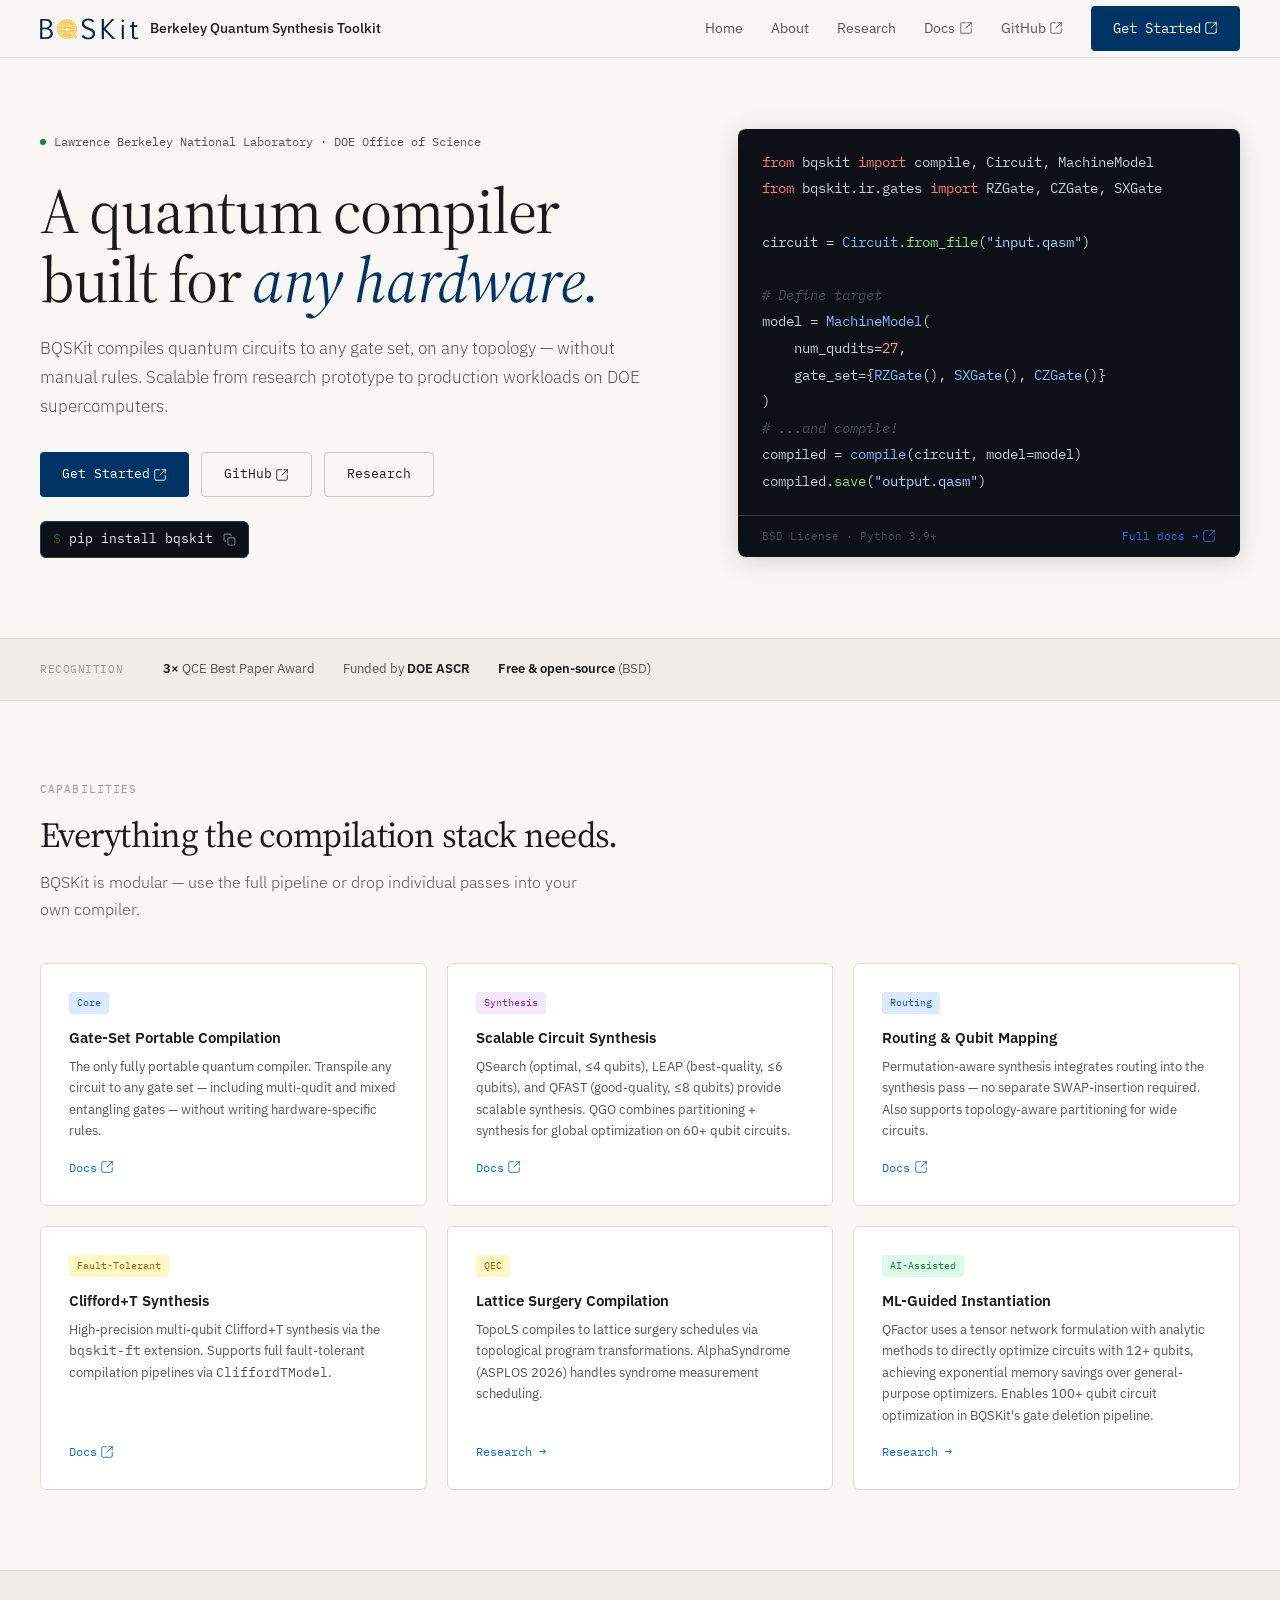
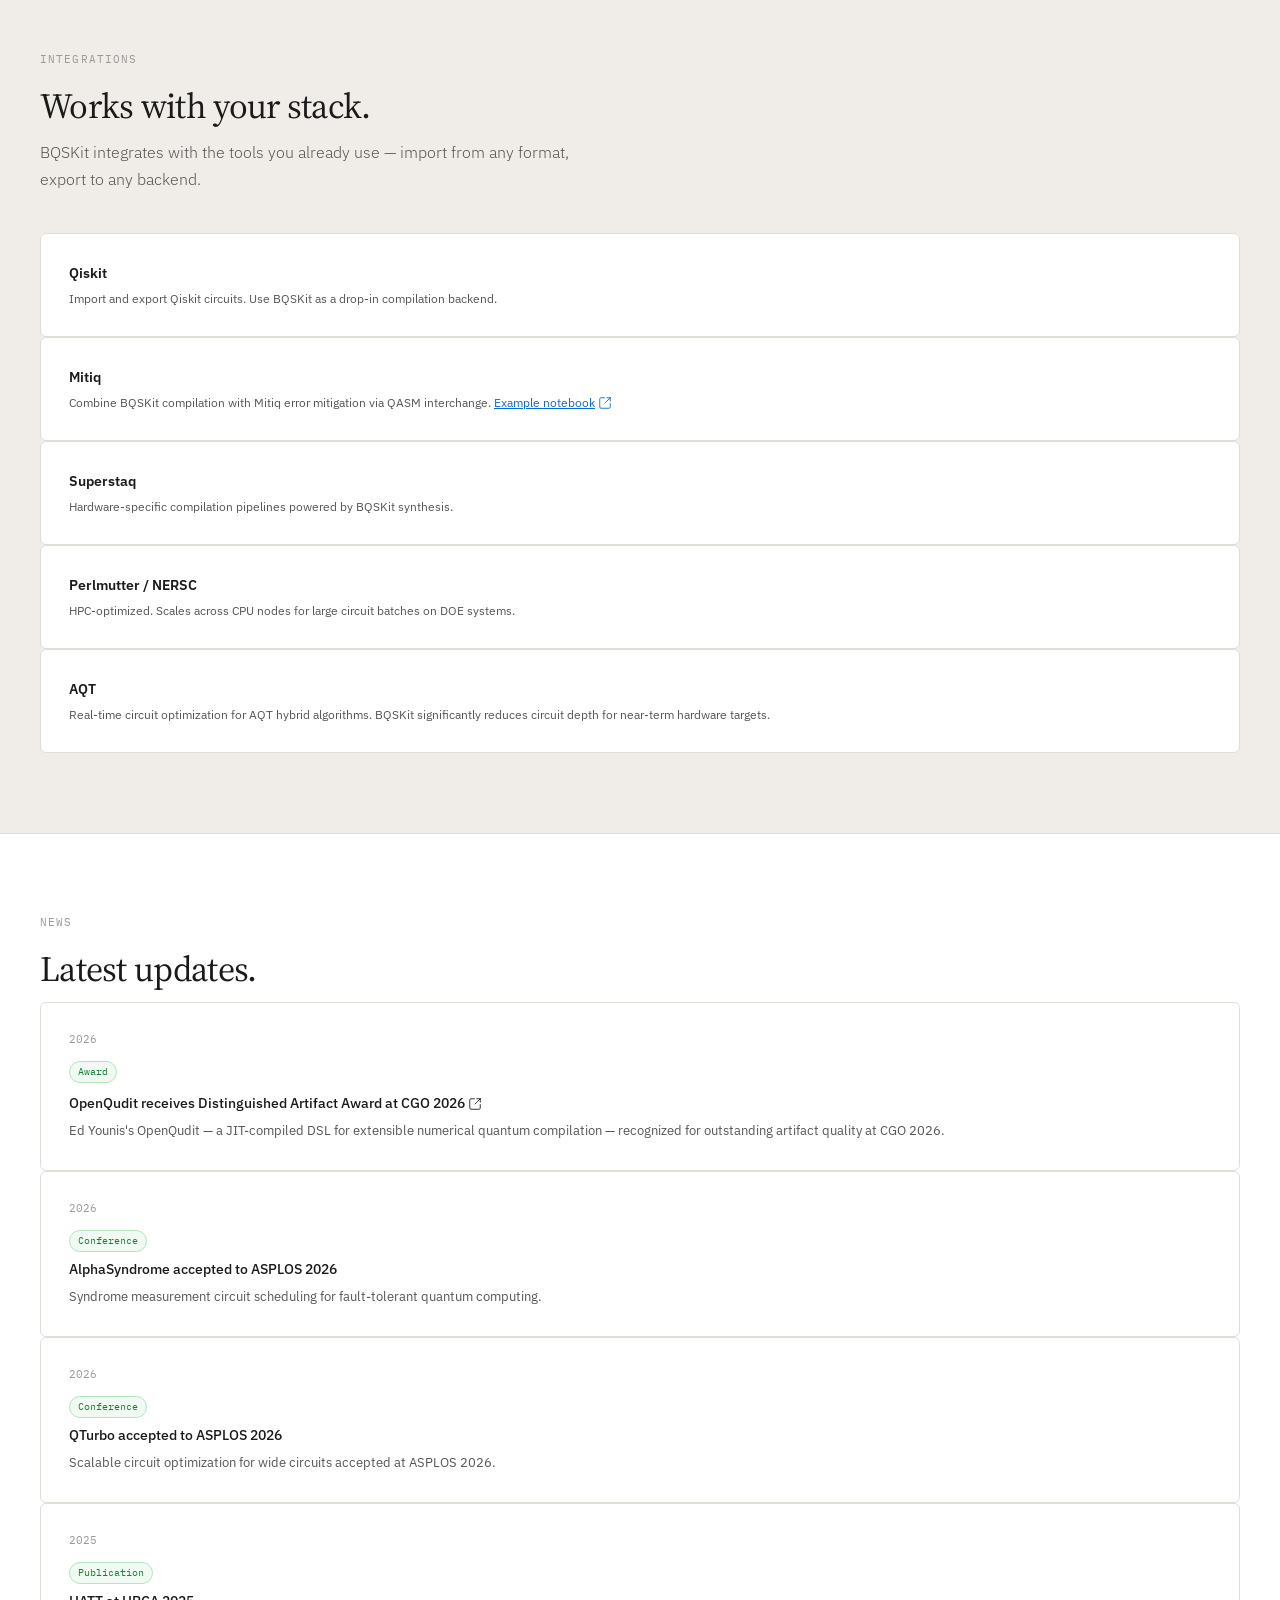
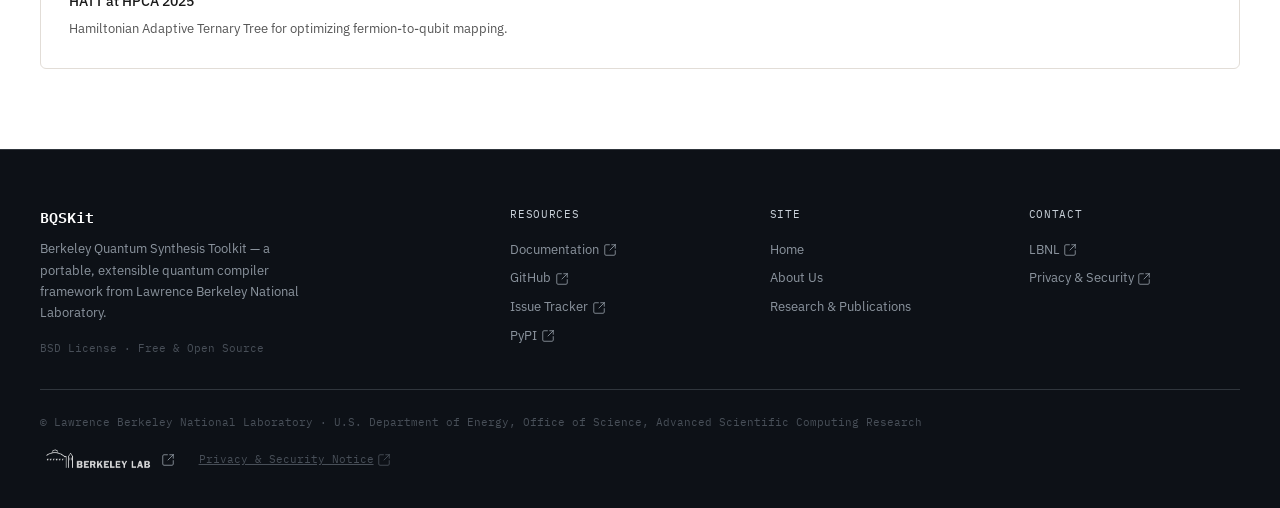
==== commit 4c51a5e7: "add pypi downloads" ====
--- a/index.html
+++ b/index.html
@@ -152,24 +152,16 @@
                 <span class="trust-label">Recognition</span>
                 <div class="trust-items">
                     <span class="trust-item"
-                        ><strong>50%</strong> CNOT reduction (QGO vs.
-                        t|ket)</span
-                    >
-                    <span class="trust-sep">·</span>
-                    <span class="trust-item"
                         ><strong>3×</strong> QCE Best Paper Award</span
                     >
-                    <span class="trust-sep">·</span>
-                    <span class="trust-item"
-                        >ASPLOS <strong>2026</strong> — 2 papers</span
-                    >
-                    <span class="trust-sep">·</span>
                     <span class="trust-item"
                         >Funded by <strong>DOE ASCR</strong></span
                     >
-                    <span class="trust-sep">·</span>
                     <span class="trust-item"
                         ><strong>Free &amp; open-source</strong> (BSD)</span
+                    >
+                    <span class="trust-item" id="pypi-downloads" aria-live="polite"
+                        ><strong id="pypi-count">—</strong> PyPI downloads</span
                     >
                 </div>
             </div>
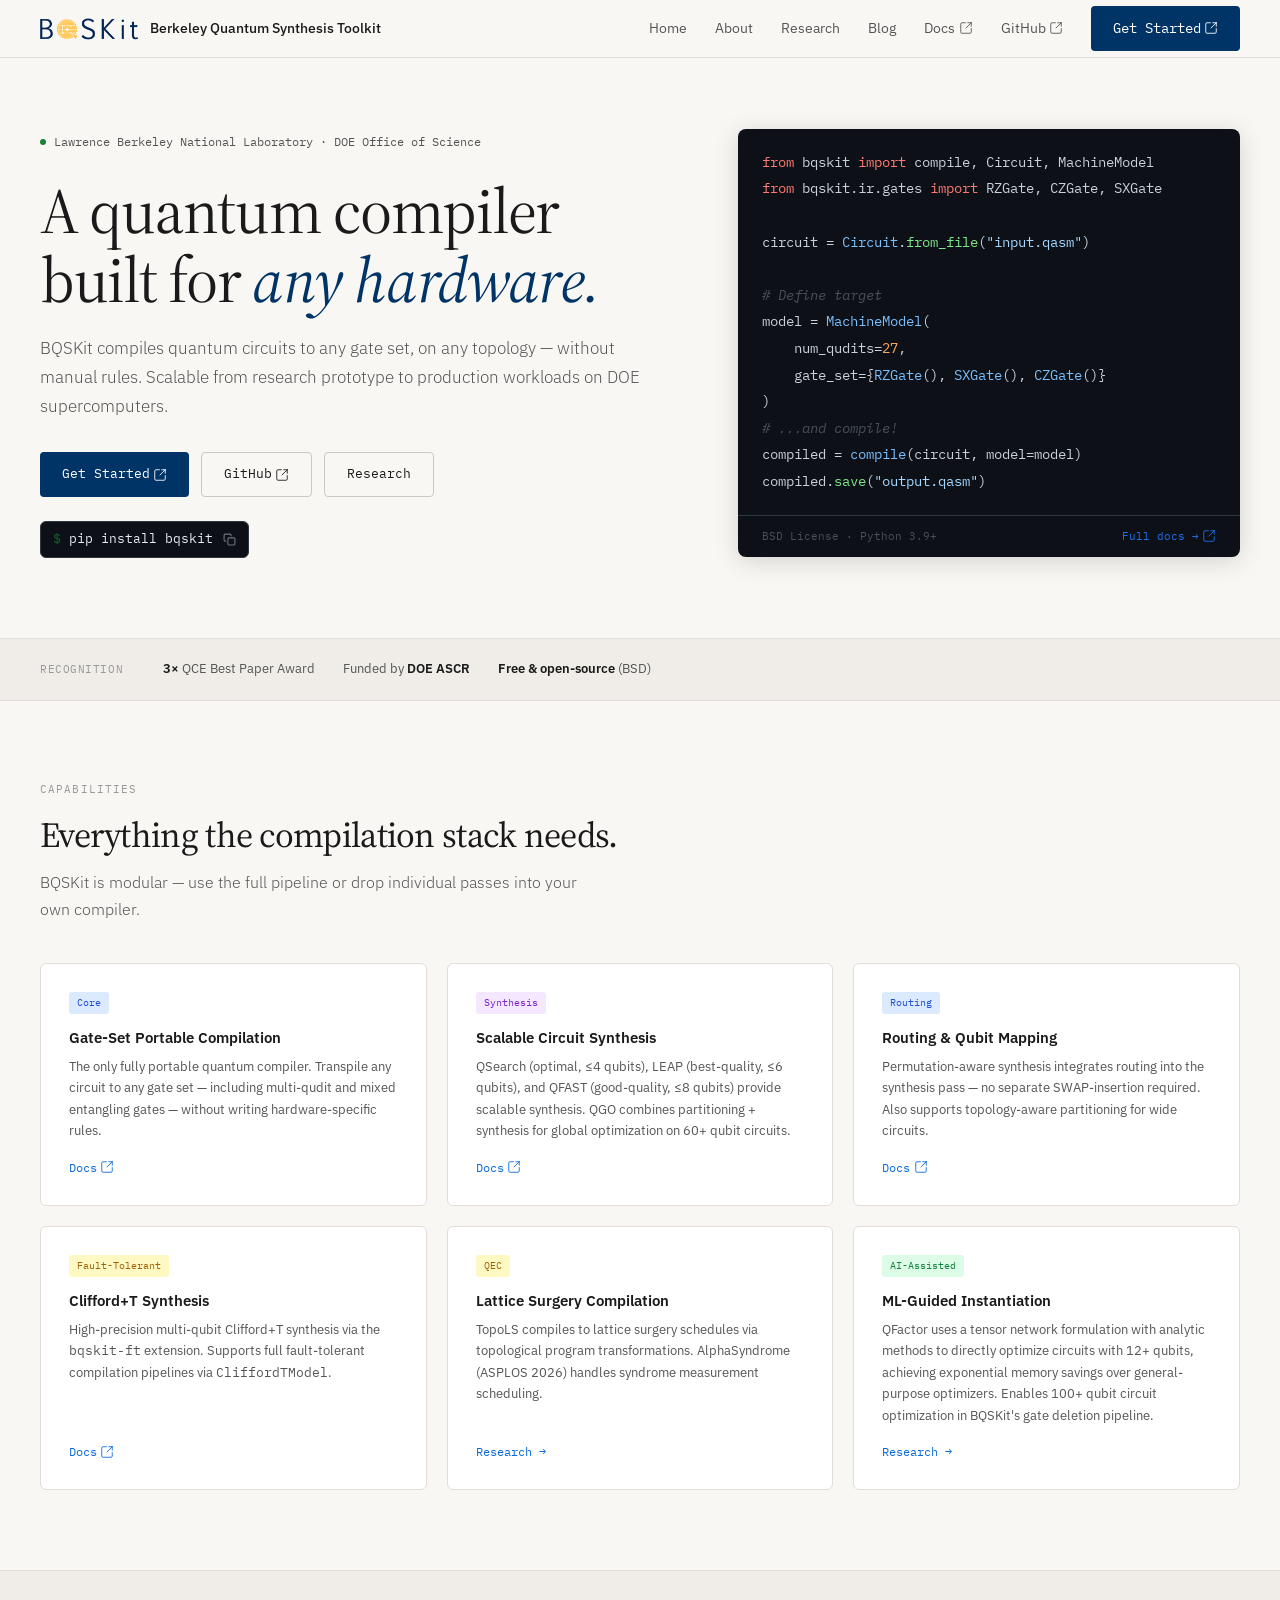
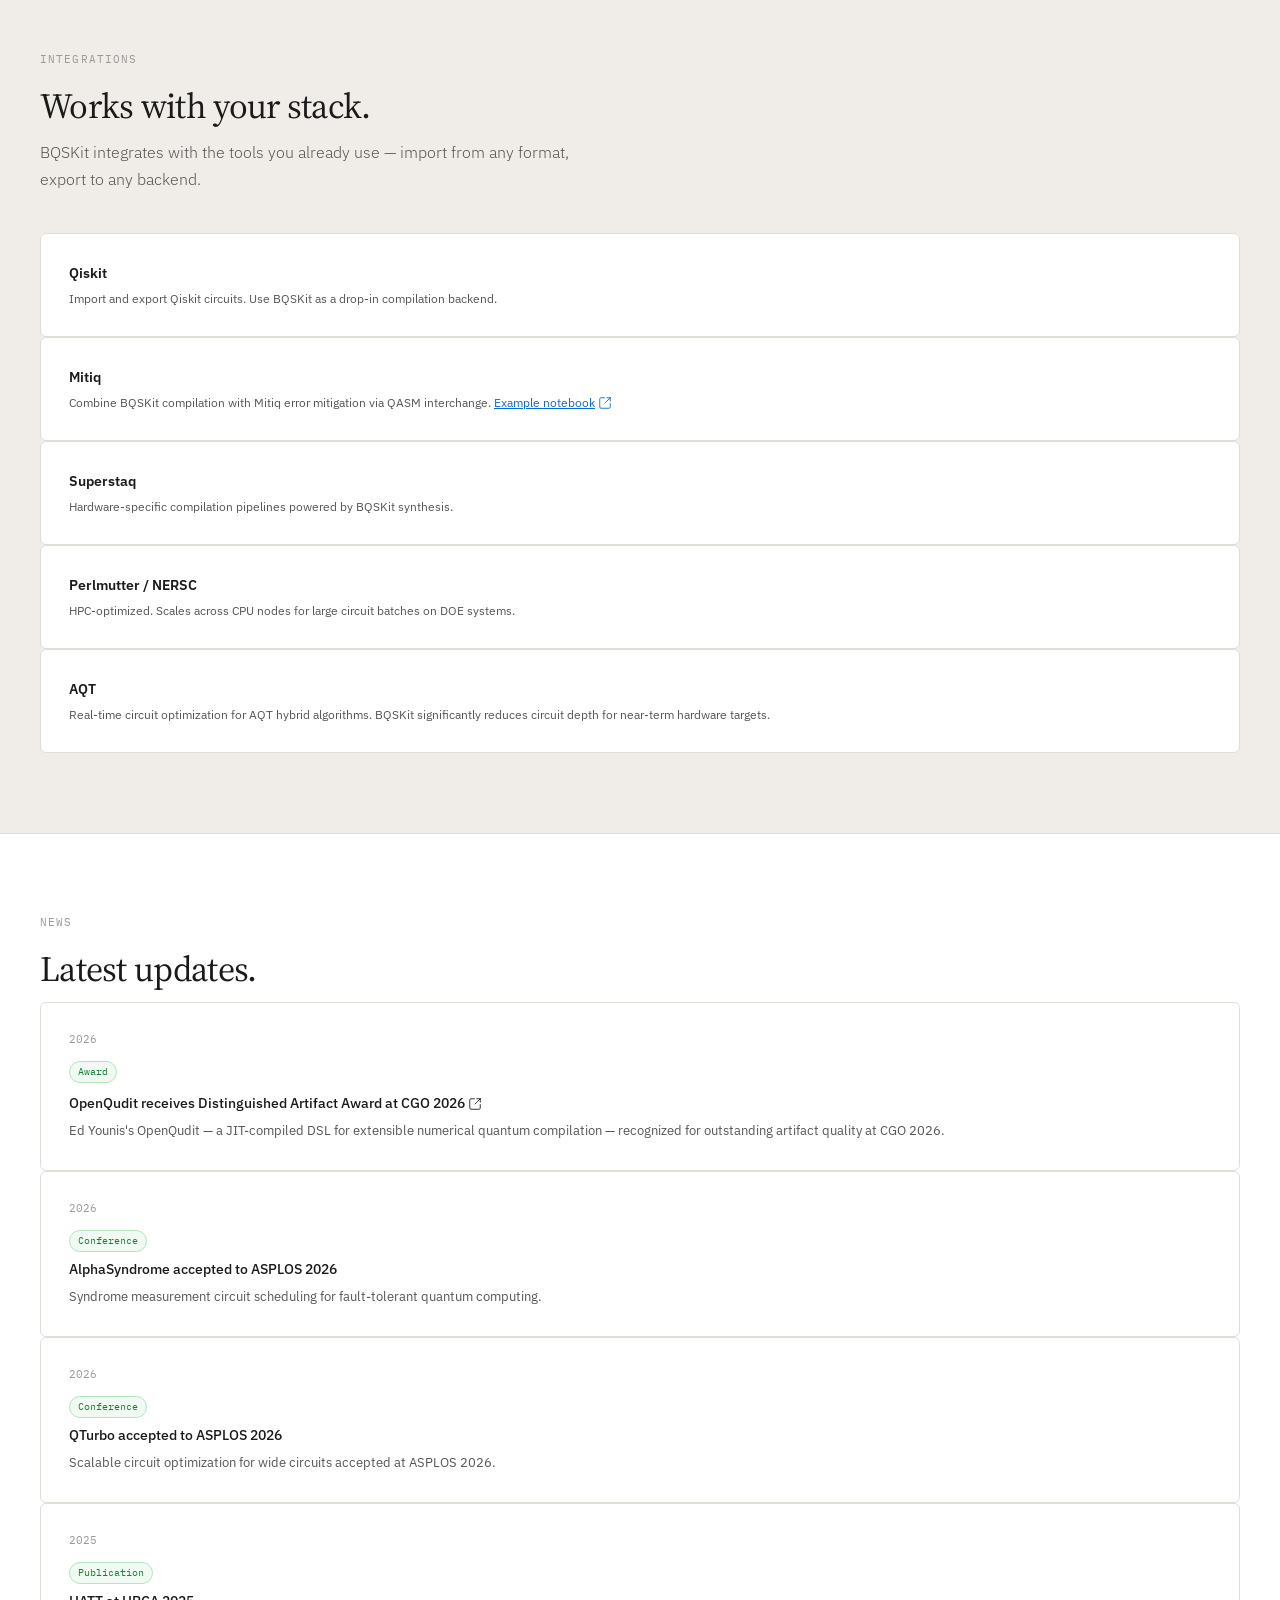
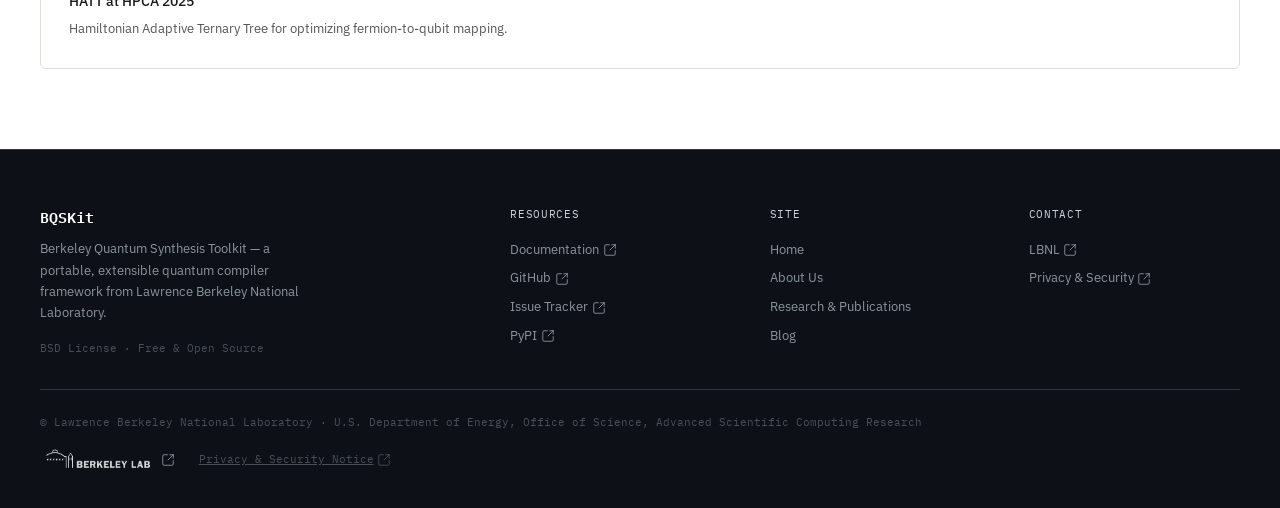
==== commit 00ffdfc1: "blog structure" ====
--- a/index.html
+++ b/index.html
@@ -5,44 +5,11 @@
         <meta name="viewport" content="width=device-width, initial-scale=1.0" />
         <title>BQSKit — Berkeley Quantum Synthesis Toolkit</title>
         <link rel="stylesheet" href="style.css" />
+        <link rel="icon" href="favicon.png" />
+        <script src="components.js"></script>
     </head>
     <body>
-        <!-- NAV -->
-        <nav class="site-nav">
-            <a class="nav-brand" href=".">
-                <img
-                    src="assets/BQSKit_header-1.png"
-                    alt="BQSKit logo"
-                    class="nav-brand-logo"
-                />
-                <span class="nav-site-name"
-                    >Berkeley Quantum Synthesis Toolkit</span
-                >
-            </a>
-            <div class="nav-links">
-                <a href=".">Home</a>
-                <a href="about" class="hide-sm">About</a>
-                <a href="research" class="hide-sm">Research</a>
-                <a
-                    href="https://bqskit.readthedocs.io/en/latest/"
-                    target="_blank"
-                    class="hide-sm"
-                    >Docs</a
-                >
-                <a
-                    href="https://github.com/BQSKit"
-                    target="_blank"
-                    class="hide-sm"
-                    >GitHub</a
-                >
-                <a
-                    class="nav-cta btn"
-                    href="https://github.com/BQSKit/bqskit-tutorial"
-                    target="_blank"
-                    >Get Started</a
-                >
-            </div>
-        </nav>
+        <site-nav></site-nav>
 
         <!-- HERO -->
         <div class="hero">
@@ -160,7 +127,10 @@
                     <span class="trust-item"
                         ><strong>Free &amp; open-source</strong> (BSD)</span
                     >
-                    <span class="trust-item" id="pypi-downloads" aria-live="polite"
+                    <span
+                        class="trust-item"
+                        id="pypi-downloads"
+                        aria-live="polite"
                         ><strong id="pypi-count">—</strong> PyPI downloads</span
                     >
                 </div>
@@ -397,91 +367,7 @@
             </div>
         </section>
 
-        <!-- FOOTER -->
-        <footer class="site-footer">
-            <div class="footer-inner">
-                <div>
-                    <div class="footer-brand-name">BQSKit</div>
-                    <div class="footer-brand-desc">
-                        Berkeley Quantum Synthesis Toolkit — a portable,
-                        extensible quantum compiler framework from Lawrence
-                        Berkeley National Laboratory.
-                    </div>
-                    <div class="footer-license">
-                        BSD License · Free &amp; Open Source
-                    </div>
-                </div>
-                <div>
-                    <div class="footer-col-title">Resources</div>
-                    <div class="footer-links">
-                        <a
-                            href="https://bqskit.readthedocs.io/en/latest/"
-                            target="_blank"
-                            >Documentation</a
-                        >
-                        <a
-                            href="https://github.com/BQSKit/bqskit"
-                            target="_blank"
-                            >GitHub</a
-                        >
-                        <a
-                            href="https://github.com/BQSKit/bqskit/issues"
-                            target="_blank"
-                            >Issue Tracker</a
-                        >
-                        <a
-                            href="https://pypi.org/project/bqskit/"
-                            target="_blank"
-                            >PyPI</a
-                        >
-                    </div>
-                </div>
-                <div>
-                    <div class="footer-col-title">Site</div>
-                    <div class="footer-links">
-                        <a href=".">Home</a>
-                        <a href="about">About Us</a>
-                        <a href="research">Research &amp; Publications</a>
-                    </div>
-                </div>
-                <div>
-                    <div class="footer-col-title">Contact</div>
-                    <div class="footer-links">
-                        <a href="https://www.lbl.gov" target="_blank">LBNL</a>
-                        <a
-                            href="https://www.lbl.gov/disclaimers/"
-                            target="_blank"
-                            >Privacy &amp; Security</a
-                        >
-                    </div>
-                </div>
-            </div>
-            <div class="footer-bottom">
-                <div class="footer-bottom-text">
-                    © Lawrence Berkeley National Laboratory · U.S. Department of
-                    Energy, Office of Science, Advanced Scientific Computing
-                    Research
-                </div>
-                <div class="footer-bottom-right">
-                    <a
-                        href="https://www.lbl.gov"
-                        target="_blank"
-                        class="footer-lbl-logo"
-                        ><img
-                            src="assets/LBL_logos_bitmap/6_BL_Horiz_Rev_rgb.png"
-                            alt="Lawrence Berkeley National Laboratory"
-                    /></a>
-                    <div class="footer-bottom-text">
-                        <a
-                            href="https://www.lbl.gov/disclaimers/"
-                            target="_blank"
-                            style="color: inherit"
-                            >Privacy &amp; Security Notice</a
-                        >
-                    </div>
-                </div>
-            </div>
-        </footer>
+        <site-footer></site-footer>
         <script src="main.js"></script>
     </body>
 </html>
--- a/style.css
+++ b/style.css
@@ -1344,3 +1344,112 @@
     content: "→ ";
 }
 /* external link icon handled by .external-link */
+
+/* ── BLOG INDEX ─────────────────────────────────────────── */
+.blog-grid {
+    display: grid;
+    grid-template-columns: repeat(auto-fill, minmax(300px, 1fr));
+    gap: 1.5rem;
+}
+.blog-card {
+    display: flex;
+    flex-direction: column;
+    gap: 0.6rem;
+    text-decoration: none;
+    color: inherit;
+    cursor: pointer;
+}
+.blog-card-meta {
+    display: flex;
+    align-items: center;
+    gap: 0.65rem;
+}
+.blog-card-date {
+    font-family: var(--mono);
+    font-size: 11px;
+    color: var(--text-dim);
+}
+.blog-card-title {
+    font-size: 15px;
+    font-weight: 500;
+    color: var(--text);
+    line-height: 1.4;
+}
+.blog-card:hover .blog-card-title {
+    color: var(--accent);
+}
+.blog-card-excerpt {
+    font-size: 13px;
+    color: var(--text-mid);
+    line-height: 1.6;
+    flex: 1;
+}
+.blog-card-read {
+    font-family: var(--mono);
+    font-size: 12px;
+    color: var(--accent);
+    margin-top: 0.25rem;
+}
+.blog-empty {
+    font-size: 14px;
+    color: var(--text-dim);
+    text-align: center;
+    padding: 3rem 0;
+}
+
+/* ── BLOG POST BODY ─────────────────────────────────────── */
+.blog-post {
+    max-width: 680px;
+    margin: 0 auto;
+    font-family: var(--serif);
+    font-size: 16px;
+    line-height: 1.75;
+    color: var(--text);
+}
+.blog-post p {
+    margin-bottom: 1.25rem;
+}
+.blog-post h2 {
+    font-family: var(--sans);
+    font-size: 18px;
+    font-weight: 600;
+    margin: 2rem 0 0.75rem;
+    color: var(--text);
+}
+.blog-post h3 {
+    font-family: var(--sans);
+    font-size: 15px;
+    font-weight: 600;
+    margin: 1.5rem 0 0.5rem;
+    color: var(--text);
+}
+.blog-post ul,
+.blog-post ol {
+    padding-left: 1.5rem;
+    margin-bottom: 1.25rem;
+}
+.blog-post li {
+    margin-bottom: 0.35rem;
+}
+.blog-post code {
+    font-size: 13px;
+    background: var(--bg2);
+    padding: 1px 5px;
+    border-radius: 3px;
+}
+.blog-post pre {
+    background: var(--bg-dark);
+    color: var(--text-light);
+    padding: 1.25rem 1.5rem;
+    border-radius: 6px;
+    overflow-x: auto;
+    margin-bottom: 1.25rem;
+}
+.blog-post pre code {
+    background: none;
+    padding: 0;
+    font-size: 13px;
+}
+.blog-post strong {
+    font-weight: 600;
+}
